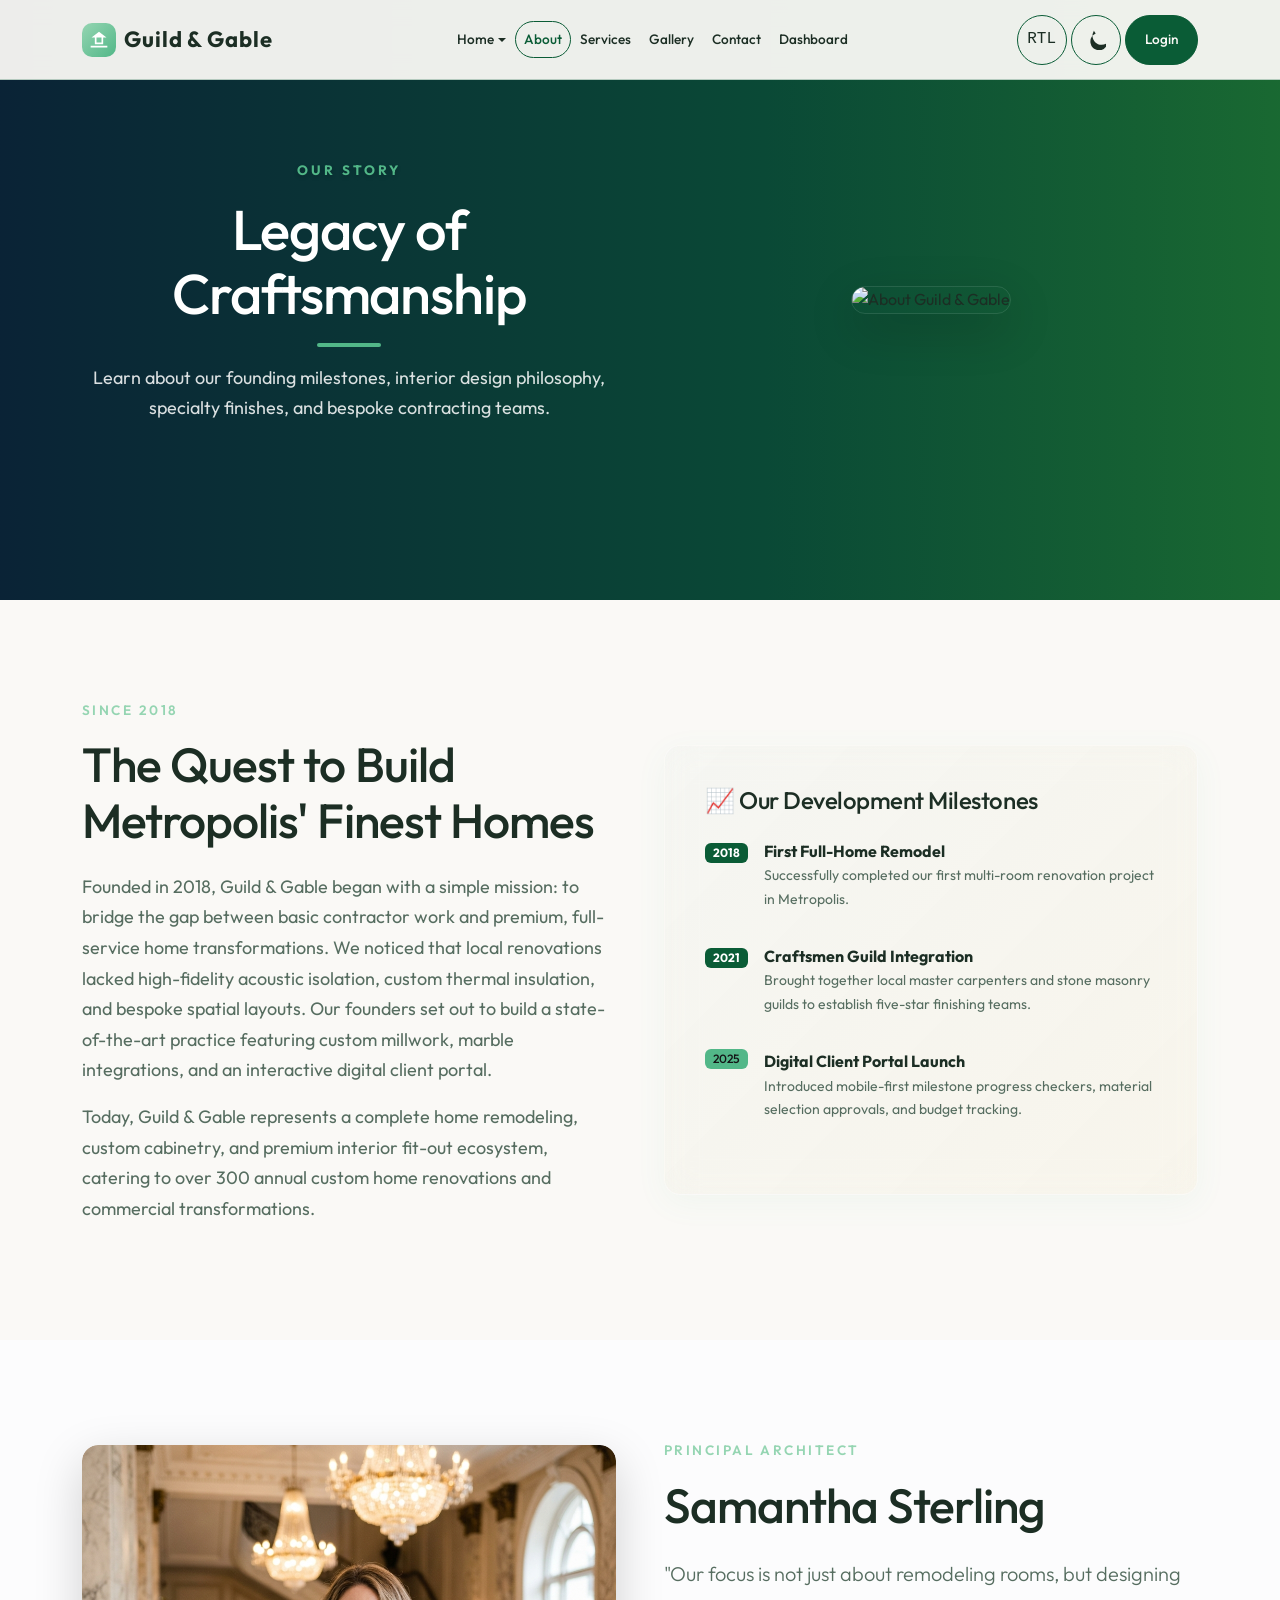
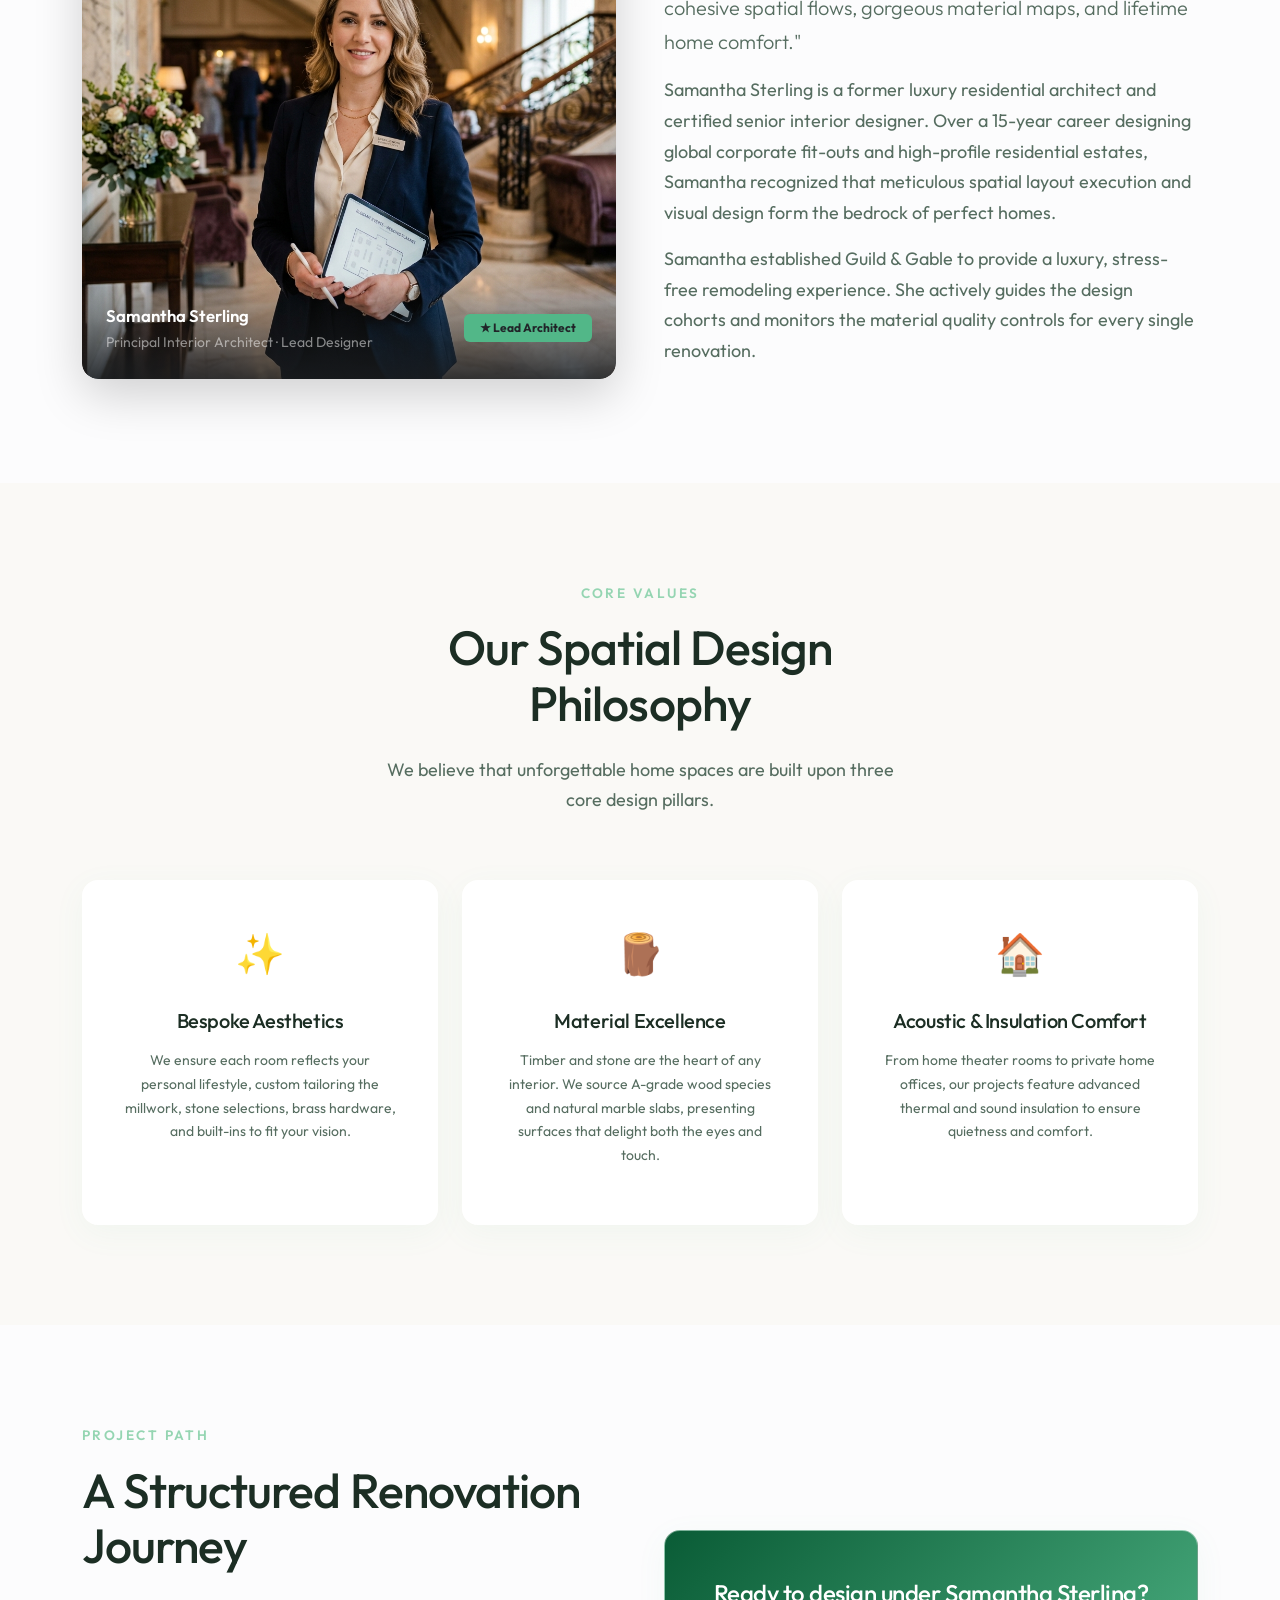
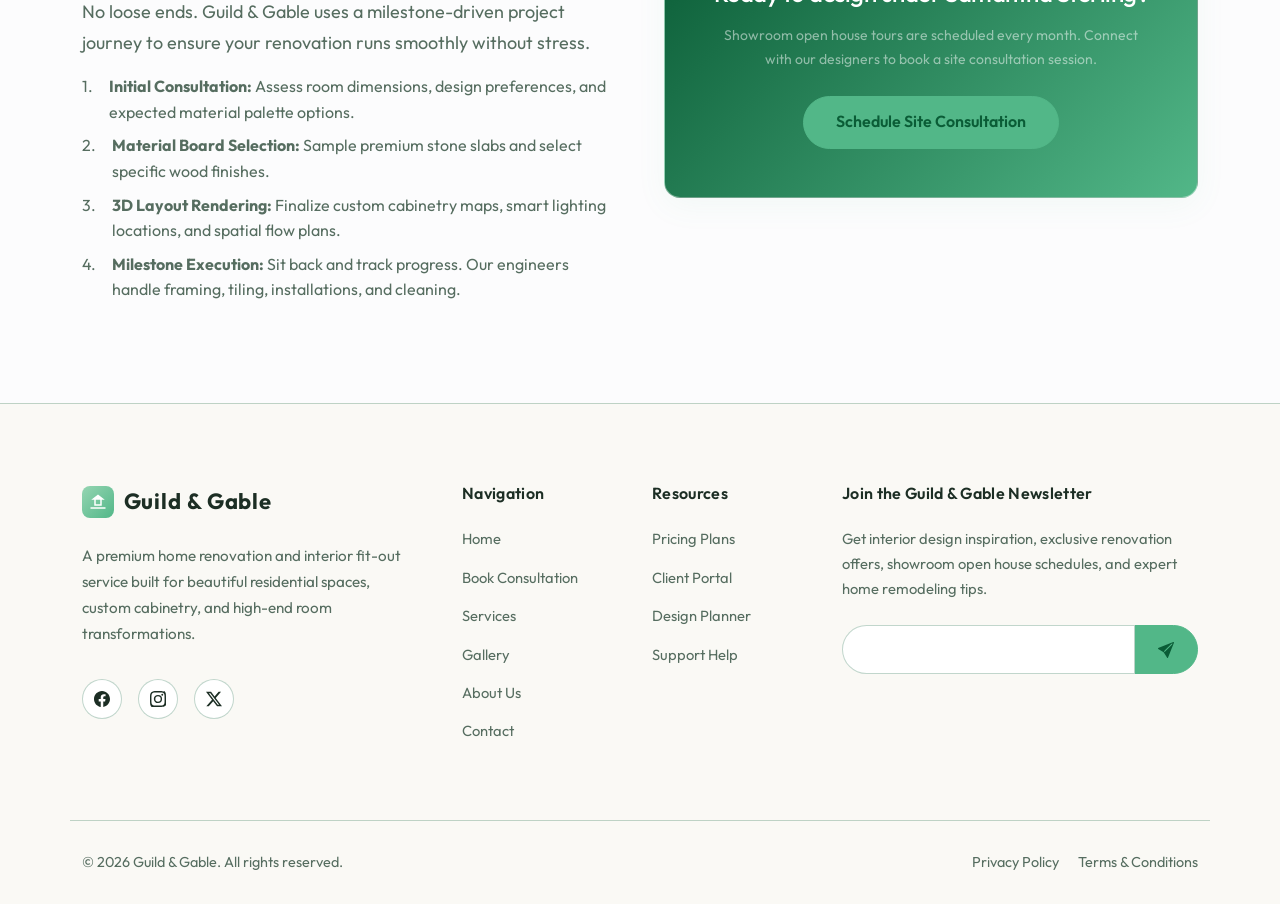
==== about.html @ 5aaac0c3 "Initial commit — premium home renovation UI and dashboard enhancements" ====
<!DOCTYPE html>
<html lang="en" dir="ltr" data-bs-theme="light">
<head>
  <meta charset="UTF-8">
  <meta name="viewport" content="width=device-width, initial-scale=1.0">
  <meta name="description" content="Learn about Guild & Gable Renovations, our founding history, interior design philosophy, and professional spatial engineering team.">
  <meta name="keywords" content="renovation history, custom fit-outs, interior designers, structural engineers, contractor partners">
  <meta name="author" content="Guild & Gable">
  <title>Guild & Gable — About Our Practice</title>
  
  <!-- Favicon -->
  <link rel="icon" type="image/svg+xml" href="data:image/svg+xml,<svg xmlns='http://www.w3.org/2000/svg' viewBox='0 0 24 24' fill='%23D4AF37'><path d='M2 19h20v2H2zm10-17L3 9h4v8h10V9h4L12 2zm3 13H9V9h6v6z'/></svg>">

  <!-- Google Fonts - Outfit -->
  <link rel="preconnect" href="https://fonts.googleapis.com">
  <link rel="preconnect" href="https://fonts.gstatic.com" crossorigin>
  <link href="https://fonts.googleapis.com/css2?family=Outfit:wght@300;400;500;600&display=swap" rel="stylesheet">

  <!-- Bootstrap 5.3.3 CSS -->
  <link href="https://cdn.jsdelivr.net/npm/bootstrap@5.3.3/dist/css/bootstrap.min.css" rel="stylesheet" integrity="sha384-QWTKZyjpPEjISv5WaRU9OFeRpok6YctnYmDr5pNlyT2bRjXh0JMhjY6hW+ALEwIH" crossorigin="anonymous">

  <!-- Custom Stylesheets -->
  <link rel="stylesheet" href="assets/css/style.css">
  <link rel="stylesheet" href="assets/css/dark-mode.css">
  <link rel="stylesheet" href="assets/css/rtl.css">
</head>
<body class="about-page">

  <!-- ==========================================================================
       Header / Navigation Bar
       ========================================================================== */ -->
  <nav class="navbar navbar-expand-lg fixed-top navbar-rallyx">
    <div class="container">
      <!-- Logo -->
      <a class="navbar-brand navbar-brand-logo" href="index.html">
        <div class="brand-icon">
          <svg xmlns="http://www.w3.org/2000/svg" viewBox="0 0 24 24" fill="currentColor">
            <path d="M2 19h20v2H2zm10-17L3 9h4v8h10V9h4L12 2zm3 13H9V9h6v6z"/>
          </svg>
        </div>
        <div class="brand-text">
          <span class="brand-name">Guild & Gable</span>
          <span class="brand-sub"></span>
        </div>
      </a>

      <!-- Mobile Toggle -->
      <button class="navbar-toggler" type="button" data-bs-toggle="collapse" data-bs-target="#mainNavbar" aria-controls="mainNavbar" aria-expanded="false" aria-label="Toggle navigation">
        <span class="navbar-toggler-bar"></span>
        <span class="navbar-toggler-bar"></span>
        <span class="navbar-toggler-bar"></span>
      </button>

      <!-- Navigation Links -->
      <div class="collapse navbar-collapse navbar-collapse-mobile" id="mainNavbar">
        <ul class="navbar-nav mx-auto mb-2 mb-lg-0">
          <li class="nav-item dropdown">
            <a class="nav-link dropdown-toggle" href="#" role="button" data-bs-toggle="dropdown" aria-expanded="false">
              Home
            </a>
            <ul class="dropdown-menu border-0 shadow-sm glass-card p-2">
              <li><a class="dropdown-item rounded-3 py-2" href="index.html">Home</a></li>
              <li><a class="dropdown-item rounded-3 py-2" href="home-2.html">Home 2</a></li>
            </ul>
          </li>
          <li class="nav-item">
            <a class="nav-link active" href="about.html">About</a>
          </li>
          <li class="nav-item">
            <a class="nav-link" href="services.html">Services</a>
          </li>
          <li class="nav-item">
            <a class="nav-link" href="gallery.html">Gallery</a>
          </li>
          <li class="nav-item">
            <a class="nav-link" href="contact.html">Contact</a>
          </li>
          <li class="nav-item">
            <a class="nav-link" href="dashboard.html">Dashboard</a>
          </li>
        </ul>

        <!-- Right Side Utility Controls & CTAs -->
        <div class="d-flex align-items-center gap-3 flex-wrap">
          <!-- RTL Switcher -->
          <button class="utility-btn font-monospace" id="rtl-toggle" title="Toggle Text Direction" aria-label="Toggle RTL direction">RTL</button>
          
          <!-- Theme Toggle -->
          <button class="utility-btn" id="theme-toggle" title="Toggle Light/Dark Mode" aria-label="Toggle dark mode">
            <svg xmlns="http://www.w3.org/2000/svg" width="20" height="20" fill="currentColor" class="bi bi-moon-fill" viewBox="0 0 16 16">
              <path d="M6 .278a.768.768 0 0 1 .08.858 7.208 7.208 0 0 0-.878 3.46c0 4.021 3.278 7.277 7.277 7.277a7.21 7.21 0 0 0 3.46-.878.767.767 0 0 1 .858.08.77.767 0 0 1 .08.858 7.211 7.211 0 0 1-7.602 4.168 7.272 7.272 0 0 1-5.677-5.677 7.27 7.27 0 0 1 4.169-7.601z"/>
            </svg>
          </button>

          <!-- Login (Secondary CTA) -->
          <a href="login.html" class="btn-premium-primary">Login</a>
        </div>
      </div>
    </div>
  </nav>

  <!-- ==========================================================================
       Hero Banner
       ========================================================================== -->
  <section class="page-hero about-hero">
    <div class="page-hero-overlay"></div>
    <div class="container page-hero-content">
      <div class="row align-items-center">
        <div class="col-lg-6 text-center text-lg-start reveal">
          <span class="section-tag" style="color: var(--accent);">Our Story</span>
          <h1 class="text-white mb-3 page-hero-title-bar" style="font-size: clamp(32px, 5vw, 56px);">Legacy of Craftsmanship</h1>
          <p class="mx-auto mx-lg-0" style="max-width: 550px; color: rgba(255,255,255,0.85);">Learn about our founding milestones, interior design philosophy, specialty finishes, and bespoke contracting teams.</p>
        </div>
        <div class="col-lg-6 reveal text-center mt-4 mt-lg-0">
          <img src="https://encrypted-tbn0.gstatic.com/images?q=tbn:ANd9GcQU0DVryb9sFdqnBGw007-AHuHp3dFZUq3mJ_oXFj2rXffTrmSlclnjjEbG&s=10" alt="About Guild & Gable" class="img-fluid rounded-4 shadow-lg border border-white border-opacity-10" style="max-height: 420px; width: 100%; object-fit: cover;">
        </div>
      </div>
    </div>
  </section>

  <!-- ==========================================================================
       Section 1: Venue Story
       ========================================================================== */ -->
  <section>
    <div class="container">
      <div class="row align-items-center g-5">
        <div class="col-lg-6 reveal-left">
          <span class="section-tag">Since 2018</span>
          <h2 class="section-title">The Quest to Build Metropolis' Finest Homes</h2>
          <p>Founded in 2018, Guild & Gable began with a simple mission: to bridge the gap between basic contractor work and premium, full-service home transformations. We noticed that local renovations lacked high-fidelity acoustic isolation, custom thermal insulation, and bespoke spatial layouts. Our founders set out to build a state-of-the-art practice featuring custom millwork, marble integrations, and an interactive digital client portal.</p>
          <p>Today, Guild & Gable represents a complete home remodeling, custom cabinetry, and premium interior fit-out ecosystem, catering to over 300 annual custom home renovations and commercial transformations.</p>
        </div>
        <div class="col-lg-6 reveal-right">
          <div class="glass-card" style="background: linear-gradient(135deg, rgba(var(--primary-rgb),0.02) 0%, rgba(212,175,55,0.05) 100%);">
            <h3 class="h4 mb-4" style="font-weight: 500;">📈 Our Development Milestones</h3>
            <ul class="list-unstyled">
              <li class="mb-3 d-flex align-items-start gap-3">
                <span class="badge bg-primary mt-1">2018</span>
                <div>
                  <strong>First Full-Home Remodel</strong>
                  <p class="small text-muted">Successfully completed our first multi-room renovation project in Metropolis.</p>
                </div>
              </li>
              <li class="mb-3 d-flex align-items-start gap-3">
                <span class="badge bg-primary mt-1">2021</span>
                <div>
                  <strong>Craftsmen Guild Integration</strong>
                  <p class="small text-muted">Brought together local master carpenters and stone masonry guilds to establish five-star finishing teams.</p>
                </div>
              </li>
              <li class="d-flex align-items-start gap-3">
                <span class="badge" style="background: var(--accent); color: #141416; font-weight: 500;">2025</span>
                <div>
                  <strong>Digital Client Portal Launch</strong>
                  <p class="small text-muted">Introduced mobile-first milestone progress checkers, material selection approvals, and budget tracking.</p>
                </div>
              </li>
            </ul>
          </div>
        </div>
      </div>
    </div>
  </section>

  <!-- ==========================================================================
       Section 2: Coordinator Profile
       ========================================================================== */ -->
  <section class="bg-light-subtle">
    <div class="container">
      <div class="row align-items-center g-5 flex-lg-row-reverse">
        <div class="col-lg-6 reveal-right">
          <span class="section-tag">Principal Architect</span>
          <h2 class="section-title">Samantha Sterling</h2>
          <p class="lead">"Our focus is not just about remodeling rooms, but designing cohesive spatial flows, gorgeous material maps, and lifetime home comfort."</p>
          <p>Samantha Sterling is a former luxury residential architect and certified senior interior designer. Over a 15-year career designing global corporate fit-outs and high-profile residential estates, Samantha recognized that meticulous spatial layout execution and visual design form the bedrock of perfect homes.</p>
          <p>Samantha established Guild & Gable to provide a luxury, stress-free remodeling experience. She actively guides the design cohorts and monitors the material quality controls for every single renovation.</p>
        </div>
        <div class="col-lg-6 reveal-left">
          <!-- Coordinator Profile Image -->
          <div class="position-relative rounded-4 overflow-hidden shadow-lg" style="min-height: 420px;">
            <img
              src="assets/images/coach_profile.png"
              alt="Samantha Sterling – Principal Architect & Founder of Guild & Gable"
              class="w-100 h-100 object-fit-cover"
              style="border-radius: 1rem; display: block; min-height: 420px; object-fit: cover;"
              loading="lazy"
            >
            <!-- Overlay badge at the bottom -->
            <div class="position-absolute bottom-0 start-0 end-0 p-4" style="background: linear-gradient(0deg, rgba(26,29,32,0.85) 0%, transparent 100%); border-radius: 0 0 1rem 1rem;">
              <div class="d-flex align-items-center gap-3">
                <div>
                  <p class="mb-0 text-white fw-semibold" style="font-size: 1.05rem;">Samantha Sterling</p>
                  <p class="mb-0 text-white-50 small">Principal Interior Architect · Lead Designer</p>
                </div>
                <span class="badge ms-auto text-dark px-3 py-2" style="background: var(--accent); font-size: 0.75rem;">★ Lead Architect</span>
              </div>
            </div>
          </div>
        </div>
      </div>
  </section>

  <!-- ==========================================================================
       Section 3: Spatial Design Philosophy
       ========================================================================== */ -->
  <section>
    <div class="container">
      <div class="row text-center mb-5 justify-content-center reveal">
        <div class="col-lg-6">
          <span class="section-tag">Core Values</span>
          <h2 class="section-title mx-auto">Our Spatial Design Philosophy</h2>
          <p>We believe that unforgettable home spaces are built upon three core design pillars.</p>
        </div>
      </div>

      <div class="row g-4 justify-content-center">
        <!-- Pillar 1 -->
        <div class="col-md-6 col-lg-4 reveal">
          <div class="glass-card h-100 text-center">
            <div class="mb-4 text-primary" style="font-size: 2.5rem;">✨</div>
            <h3 class="h5 mb-3" style="font-weight: 500;">Bespoke Aesthetics</h3>
            <p class="small text-muted">We ensure each room reflects your personal lifestyle, custom tailoring the millwork, stone selections, brass hardware, and built-ins to fit your vision.</p>
          </div>
        </div>
        <!-- Pillar 2 -->
        <div class="col-md-6 col-lg-4 reveal">
          <div class="glass-card h-100 text-center">
            <div class="mb-4" style="font-size: 2.5rem; color: var(--accent);">🪵</div>
            <h3 class="h5 mb-3" style="font-weight: 500;">Material Excellence</h3>
            <p class="small text-muted">Timber and stone are the heart of any interior. We source A-grade wood species and natural marble slabs, presenting surfaces that delight both the eyes and touch.</p>
          </div>
        </div>
        <!-- Pillar 3 -->
        <div class="col-md-6 col-lg-4 reveal">
          <div class="glass-card h-100 text-center">
            <div class="mb-4 text-info" style="font-size: 2.5rem;">🏠</div>
            <h3 class="h5 mb-3" style="font-weight: 500;">Acoustic & Insulation Comfort</h3>
            <p class="small text-muted">From home theater rooms to private home offices, our projects feature advanced thermal and sound insulation to ensure quietness and comfort.</p>
          </div>
        </div>
      </div>
    </div>
  </section>

  <!-- ==========================================================================
       Section 4: Project Path
       ========================================================================== */ -->
  <section class="bg-light-subtle">
    <div class="container">
      <div class="row align-items-center g-5">
        <div class="col-lg-6 reveal-left">
          <span class="section-tag">Project Path</span>
          <h2 class="section-title">A Structured Renovation Journey</h2>
          <p>No loose ends. Guild & Gable uses a milestone-driven project journey to ensure your renovation runs smoothly without stress.</p>
          <ol class="list-group list-group-numbered bg-transparent border-0">
            <li class="list-group-item bg-transparent border-0 text-muted d-flex align-items-start gap-2 mb-2 p-0"><div class="ms-2"><strong>Initial Consultation:</strong> Assess room dimensions, design preferences, and expected material palette options.</div></li>
            <li class="list-group-item bg-transparent border-0 text-muted d-flex align-items-start gap-2 mb-2 p-0"><div class="ms-2"><strong>Material Board Selection:</strong> Sample premium stone slabs and select specific wood finishes.</div></li>
            <li class="list-group-item bg-transparent border-0 text-muted d-flex align-items-start gap-2 mb-2 p-0"><div class="ms-2"><strong>3D Layout Rendering:</strong> Finalize custom cabinetry maps, smart lighting locations, and spatial flow plans.</div></li>
            <li class="list-group-item bg-transparent border-0 text-muted d-flex align-items-start gap-2 p-0"><div class="ms-2"><strong>Milestone Execution:</strong> Sit back and track progress. Our engineers handle framing, tiling, installations, and cleaning.</div></li>
          </ol>
        </div>
        <div class="col-lg-6 reveal-right text-center">
          <div class="glass-card bg-primary text-white p-5" style="background: linear-gradient(135deg, var(--primary) 0%, var(--accent) 100%) !important;">
            <h3 class="h4 mb-3 text-white" style="font-weight:500;">Ready to design under Samantha Sterling?</h3>
            <p class="text-white-50 mb-4 small">Showroom open house tours are scheduled every month. Connect with our designers to book a site consultation session.</p>
            <a href="contact.html" class="btn-premium-secondary">Schedule Site Consultation</a>
          </div>
        </div>
      </div>
    </div>
  </section>

  <!-- ==========================================================================
       Footer Section
       ========================================================================== */ -->
  <footer class="footer-rallyx">
    <div class="container">
      <div class="row g-4">
        <!-- Logo and info -->
        <div class="col-lg-4 col-md-6">
          <a class="footer-logo" href="index.html">
            <div class="brand-icon">
              <svg xmlns="http://www.w3.org/2000/svg" viewBox="0 0 24 24" fill="currentColor">
                <path d="M2 19h20v2H2zm10-17L3 9h4v8h10V9h4L12 2zm3 13H9V9h6v6z"/>
              </svg>
            </div>
            <div class="brand-text">
              <span class="brand-name">Guild & Gable</span>
              <span class="brand-sub"></span>
            </div>
          </a>
          <p class="footer-desc">A premium home renovation and interior fit-out service built for beautiful residential spaces, custom cabinetry, and high-end room transformations.</p>
          <div class="footer-socials">
            <a href="https://facebook.com" class="footer-social-link" aria-label="Facebook"><svg xmlns="http://www.w3.org/2000/svg" width="16" height="16" fill="currentColor" class="bi bi-facebook" viewBox="0 0 16 16"><path d="M16 8.049c0-4.446-3.582-8.05-8-8.05C3.58 0-.002 3.603-.002 8.05c0 4.017 2.926 7.347 6.75 7.951v-5.625h-2.03V8.05H6.75V6.275c0-2.017 1.195-3.131 3.022-3.131.876 0 1.791.157 1.791.157v1.98h-1.009c-.993 0-1.303.621-1.303 1.258v1.51h2.218l-.354 2.326H9.25V16c3.824-.604 6.75-3.934 6.75-7.951"/></svg></a>
            <a href="https://instagram.com" class="footer-social-link" aria-label="Instagram"><svg xmlns="http://www.w3.org/2000/svg" width="16" height="16" fill="currentColor" class="bi bi-instagram" viewBox="0 0 16 16"><path d="M8 0C5.829 0 5.556.01 4.703.048 3.85.088 3.269.222 2.76.42a3.9 3.9 0 0 0-1.417.923A3.9 3.9 0 0 0 .42 2.76C.222 3.268.087 3.85.048 4.7.01 5.555 0 5.827 0 8.001c0 2.172.01 2.444.048 3.297.04 1.849.222 2.428.42 2.931a3.9 3.9 0 0 0 .923 1.417 3.9 3.9 0 0 0 1.417.923c.51.198 1.09.333 1.942.372C5.555 16 5.827 16 8.001 16c2.172 0 2.44 0 3.297-.04 1.849-.039 2.428-.222 2.931-.42a3.9 3.9 0 0 0 1.417-.923 3.9 3.9 0 0 0 .923-1.417c.197-.509.332-1.09.372-1.942C15.99 10.445 16 10.173 16 8.001c0-2.172-.01-2.44-.048-3.297-.04-1.849-.222-2.428-.42-2.931a3.9 3.9 0 0 0-.923-1.417A3.9 3.9 0 0 0 13.24.42c-.51-.197-1.093-.332-1.942-.372C10.443.01 10.172 0 7.998 0zm-.717 1.442h.718c2.136 0 2.389.007 3.232.046.78.035 1.204.166 1.486.275.373.145.64.319.92.599.28.28.453.546.598.92.11.281.24.705.275 1.485.039.843.047 1.096.047 3.231s-.008 2.389-.047 3.232c-.035.78-.166 1.203-.275 1.485a2.5 2.5 0 0 1-.599.919c-.28.28-.546.453-.92.598-.28.11-.704.24-1.485.276-.843.038-1.096.047-3.232.047s-2.39-.009-3.233-.047c-.78-.036-1.203-.166-1.485-.276a2.5 2.5 0 0 1-.92-.598 2.5 2.5 0 0 1-.6-.92c-.109-.281-.24-.705-.275-1.485-.038-.843-.046-1.096-.046-3.233s.008-2.388.046-3.231c.036-.78.166-1.204.276-1.486.145-.373.319-.64.599-.92.28-.28.546-.453.92-.598.282-.11.705-.24 1.485-.276.738-.034 1.024-.044 2.515-.045zm4.988 1.328a.96.96 0 1 0 0 1.92.96.96 0 0 0 0-1.92m-4.27 1.122a4.109 4.109 0 1 0 0 8.217 4.109 4.109 0 0 0 0-8.217m0 1.441a2.667 2.667 0 1 1 0 5.334 2.667 2.667 0 0 1 0-5.334"/></svg></a>
            <a href="https://twitter.com" class="footer-social-link" aria-label="Twitter"><svg xmlns="http://www.w3.org/2000/svg" width="16" height="16" fill="currentColor" class="bi bi-twitter-x" viewBox="0 0 16 16"><path d="M12.6.75h2.454l-5.36 6.142L16 15.25h-4.937l-3.867-5.07-4.425 5.07H.316l5.733-6.57L0 .75h5.063l3.495 4.633L12.601.75Zm-.86 13.028h1.36L4.323 2.145H2.865z"/></svg></a>
          </div>
        </div>

        <!-- Quick Links -->
        <div class="col-lg-2 col-md-6">
          <h4 class="footer-title">Navigation</h4>
          <ul class="footer-links">
            <li><a href="index.html">Home</a></li>
            <li><a href="booking.html">Book Consultation</a></li>
            <li><a href="services.html">Services</a></li>
            <li><a href="gallery.html">Gallery</a></li>
            <li><a href="about.html">About Us</a></li>
            <li><a href="contact.html">Contact</a></li>
          </ul>
        </div>

        <!-- Resources -->
        <div class="col-lg-2 col-md-6">
          <h4 class="footer-title">Resources</h4>
          <ul class="footer-links">
            <li><a href="pricing.html">Pricing Plans</a></li>
            <li><a href="dashboard.html">Client Portal</a></li>
            <li><a href="coming-soon.html">Design Planner</a></li>
            <li><a href="404.html">Support Help</a></li>
          </ul>
        </div>

        <!-- Newsletter -->
        <div class="col-lg-4 col-md-6 footer-newsletter">
          <h4 class="footer-title">Join the Guild & Gable Newsletter</h4>
          <p>Get interior design inspiration, exclusive renovation offers, showroom open house schedules, and expert home remodeling tips.</p>
          <form class="newsletter-form mt-4" id="newsletterForm">
            <div class="input-group mb-3">
              <input type="email" class="form-control" placeholder="Your email address" required aria-label="Email address">
              <button class="newsletter-btn" type="submit" aria-label="Subscribe">
                <svg xmlns="http://www.w3.org/2000/svg" width="16" height="16" fill="currentColor" class="bi bi-send-fill" viewBox="0 0 16 16"><path d="M15.964.686a.5.5 0 0 0-.65-.65L.767 5.855H.766l-.452.18a.5.5 0 0 0-.082.887l.41.26.001.002 4.995 3.178 3.178 4.995.002.002.26.41a.5.5 0 0 0 .886-.083zm-1.833 1.89L6.637 10.07l-.215-.338a.5.5 0 0 0-.154-.154l-.338-.215 7.494-7.494 1.178-.471z"/></svg>
              </button>
            </div>
          </form>
        </div>
      </div>

      <!-- Footer Bottom -->
      <div class="row footer-bottom">
        <div class="col-md-6 text-start mb-3 mb-md-0">
          <span>&copy; 2026 Guild & Gable. All rights reserved.</span>
        </div>
        <div class="col-md-6 text-md-end text-start">
          <a href="coming-soon.html" class="me-3">Privacy Policy</a>
          <a href="coming-soon.html">Terms & Conditions</a>
        </div>
      </div>
    </div>
  </footer>

  <!-- Back to top button -->
  <button class="back-to-top" id="backToTop" title="Go to top" aria-label="Scroll back to top">
    <svg xmlns="http://www.w3.org/2000/svg" width="20" height="20" fill="currentColor" class="bi bi-arrow-up" viewBox="0 0 16 16"><path fill-rule="evenodd" d="M8 15a.5.5 0 0 0 .5-.5V2.707l3.146 3.147a.5.5 0 0 0 .708-.708l-4-4a.5.5 0 0 0-.708 0l-4 4a.5.5 0 1 0 .708.708L7.5 2.707V14.5a.5.5 0 0 0 .5.5"/></svg>
  </button>

  <!-- Bootstrap 5 Bundle CDN -->
  <script src="https://cdn.jsdelivr.net/npm/bootstrap@5.3.3/dist/js/bootstrap.bundle.min.js" integrity="sha384-YvpcrYf0tY3lHB60NNkmXc5s9fDVZLESaAA55NDzOxhy9GkcIdslK1eN7N6jIeHz" crossorigin="anonymous"></script>

  <!-- Core Javascript -->
  <script src="assets/js/main.js"></script>
</body>
</html>
---- assets/css/style.css ----
/* ==========================================================================
   NEXSHOT — Badminton & Performance Center Base Stylesheet
   ========================================================================== */

/* Import Google Font 'Outfit' */
@import url('https://fonts.googleapis.com/css2?family=Outfit:wght@300;400;500;600&display=swap');

:root {
  /* Brand Colors */
  --primary: #0A5C36;          /* Elegant Emerald Green */
  --primary-rgb: 10, 92, 54;
  --accent: #52B788;           /* Vibrant Mint Green */
  --accent-rgb: 82, 183, 136;
  --electric-blue: #95D5B2;    /* Soft Sage Green */
  --electric-blue-rgb: 149, 213, 178;
  
  /* Theme Colors (Light Theme Default) */
  --bg-main: #FAF9F6;          /* Alabaster Off-White */
  --bg-card: rgba(255, 255, 255, 0.95);
  --bg-navbar: rgba(250, 249, 246, 0.95);
  --border-color: rgba(10, 92, 54, 0.25);
  --text-main: #1C2E24;        /* Deep Forest Green/Black */
  --text-muted: #566D60;       /* Muted Sage */
  --text-light: #FAF9F6;
  
  /* Font Family */
  --font-sans: 'Outfit', sans-serif;
  
  /* Layout */
  --header-height: 80px;
  --transition-smooth: all 0.4s cubic-bezier(0.16, 1, 0.3, 1);
  --transition-fast: all 0.25s ease;
  
  /* Shadows & Glassmorphism */
  --shadow-sm: 0 2px 8px rgba(10, 92, 54, 0.05);
  --shadow-md: 0 10px 30px rgba(10, 92, 54, 0.08);
  --shadow-lg: 0 20px 40px rgba(10, 92, 54, 0.12);
  --glass-border: 1px solid rgba(255, 255, 255, 0.4);
  --glass-shadow: 0 8px 32px 0 rgba(82, 183, 136, 0.06);
}

/* ==========================================================================
   Base & Typography
   ========================================================================== */
* {
  box-sizing: border-box;
  margin: 0;
  padding: 0;
}

body {
  font-family: var(--font-sans);
  background-color: var(--bg-main);
  color: var(--text-main);
  line-height: 1.6;
  font-size: 16px;
  overflow-x: hidden;
  transition: var(--transition-smooth);
}

h1, h2, h3, h4, h5, h6 {
  font-family: var(--font-sans);
  font-weight: 500;
  color: var(--text-main);
  line-height: 1.15;
  letter-spacing: -0.02em;
}

h1 { font-size: clamp(40px, 8vw, 84px); }
h2 { font-size: clamp(32px, 6vw, 56px); }

p {
  font-size: clamp(14px, 2vw, 18px);
  color: var(--text-muted);
  line-height: 1.7;
}

a {
  text-decoration: none;
  color: inherit;
  transition: var(--transition-fast);
}

/* ==========================================================================
   Premium Components & Utilities
   ========================================================================== */

/* Glassmorphism Cards */
.glass-card {
  background: var(--bg-card);
  backdrop-filter: blur(16px);
  -webkit-backdrop-filter: blur(16px);
  border: var(--glass-border);
  border-radius: 16px;
  box-shadow: var(--glass-shadow);
  padding: 2.5rem;
  transition: var(--transition-smooth);
}

.glass-card:hover {
  transform: translateY(-6px);
  box-shadow: 0 20px 40px rgba(0, 82, 255, 0.1);
  border-color: rgba(var(--electric-blue-rgb), 0.25);
}

/* Premium Buttons */
.btn-premium-primary {
  background: var(--primary);
  color: var(--text-light);
  font-weight: 500;
  padding: 0.8rem 2rem;
  border-radius: 50px;
  border: 1px solid var(--primary);
  display: inline-flex;
  align-items: center;
  gap: 0.5rem;
  position: relative;
  overflow: hidden;
  z-index: 1;
  transition: var(--transition-smooth);
}

.btn-premium-primary::before {
  content: '';
  position: absolute;
  top: 0; left: 0;
  width: 100%; height: 100%;
  background: var(--electric-blue);
  z-index: -1;
  transform: scaleX(0);
  transform-origin: right;
  transition: transform 0.5s cubic-bezier(0.16, 1, 0.3, 1);
}

.btn-premium-primary:hover {
  color: var(--primary);
  border-color: var(--electric-blue);
  box-shadow: 0 12px 28px rgba(0, 82, 255, 0.35);
  transform: translateY(-2px);
  letter-spacing: 0.01em;
}

.btn-premium-primary:hover::before {
  transform: scaleX(1);
  transform-origin: left;
}

.btn-premium-secondary {
  background: var(--accent);
  color: var(--primary);
  font-weight: 600;
  padding: 0.8rem 2rem;
  border-radius: 50px;
  border: 1px solid var(--accent);
  display: inline-flex;
  align-items: center;
  gap: 0.5rem;
  transition: var(--transition-smooth);
}

.btn-premium-secondary:hover {
  background: var(--primary);
  color: var(--accent);
  border-color: var(--accent);
  transform: translateY(-2px);
  box-shadow: 0 12px 28px rgba(10, 30, 54, 0.35);
}

.btn-premium-outline {
  background: transparent;
  color: var(--text-main);
  font-weight: 500;
  padding: 0.8rem 2rem;
  border-radius: 50px;
  border: 1.5px solid var(--border-color);
  display: inline-flex;
  align-items: center;
  gap: 0.5rem;
  transition: var(--transition-smooth);
}

.btn-premium-outline:hover {
  background: var(--electric-blue);
  color: var(--primary);
  border-color: var(--electric-blue);
  transform: translateY(-2px);
  box-shadow: 0 12px 28px rgba(0, 82, 255, 0.3);
}

.btn-home1-contrast {
  color: var(--text-light);
  border-color: rgba(255, 255, 255, 0.35);
}

.btn-home1-contrast:hover {
  background: var(--text-light);
  color: var(--primary);
  border-color: var(--text-light);
}

/* Sections Styling */
section {
  padding: 100px 0;
  position: relative;
}

.section-tag {
  color: var(--electric-blue);
  font-size: 0.85rem;
  text-transform: uppercase;
  letter-spacing: 0.18em;
  font-weight: 600;
  display: block;
  margin-bottom: 1rem;
}

/* Make section tags pop inside all hero banner sections */
.hero-classic .section-tag,
.hero-luxury .section-tag,
.page-hero .section-tag {
  color: var(--accent) !important;
  font-weight: 700 !important;
  letter-spacing: 0.22em !important;
  text-shadow: 0 2px 4px rgba(0, 0, 0, 0.2);
}

.text-main {
  color: var(--text-main) !important;
}

.section-title {
  font-size: clamp(28px, 4vw, 48px);
  margin-bottom: 1.5rem;
  max-width: 600px;
  color: var(--text-main);
}

/* ==========================================================================
   Header & Navigation
   ========================================================================== */
.navbar-rallyx {
  position: fixed;
  top: 0; left: 0; right: 0;
  z-index: 1030;
  height: var(--header-height);
  background: var(--bg-navbar);
  backdrop-filter: blur(12px);
  -webkit-backdrop-filter: blur(12px);
  border-bottom: 1px solid var(--border-color);
  transition: var(--transition-smooth);
}

.navbar-rallyx > .container {
  height: 100%;
  display: flex;
  align-items: center;
  justify-content: space-between;
  flex-wrap: nowrap !important;
}

.navbar-rallyx.scrolled {
  height: 70px;
  background: var(--bg-navbar);
  box-shadow: var(--shadow-sm);
}

/* NEXSHOT Brand Logo */
.navbar-brand-logo {
  display: flex;
  align-items: center;
  gap: 0.5rem;
  font-size: 22px;
  font-weight: 700;
  letter-spacing: 0.06em;
  color: var(--electric-blue) !important;
}

.navbar-brand-logo .brand-icon {
  width: 34px;
  height: 34px;
  background: linear-gradient(135deg, var(--electric-blue), var(--accent));
  border-radius: 10px;
  display: flex;
  align-items: center;
  justify-content: center;
  flex-shrink: 0;
  transition: var(--transition-smooth);
}

.navbar-brand-logo .brand-icon svg {
  fill: #ffffff;
  width: 20px;
  height: 20px;
}

.navbar-brand-logo .brand-name {
  color: var(--text-main) !important;
  font-weight: 700;
  letter-spacing: 0.04em;
}

.navbar-brand-logo .brand-sub {
  color: var(--text-muted) !important;
  font-size: 10px;
  font-weight: 500;
  letter-spacing: 0.08em;
  text-transform: uppercase;
  display: block;
  line-height: 1;
}

.navbar-brand-logo:hover .brand-icon {
  transform: rotate(-8deg) scale(1.05);
}

.navbar-brand-logo .brand-text {
  display: flex;
  flex-direction: column;
  justify-content: center;
}

.navbar-rallyx .nav-link {
  font-weight: 500;
  font-size: 0.95rem;
  color: var(--text-main);
  padding: 0.4rem 1rem !important;
  border: 1px solid transparent;
  border-radius: 30px;
  transition: var(--transition-fast);
  white-space: nowrap;
  display: inline-flex;
  align-items: center;
}

.navbar-rallyx .nav-link:hover {
  color: var(--primary);
}

.navbar-rallyx .nav-link.active {
  border-color: var(--primary);
  color: var(--primary);
}

/* Dropdown Menu Item Styling */
.navbar-rallyx .dropdown-menu .dropdown-item {
  color: var(--text-main);
  transition: var(--transition-fast);
}

.navbar-rallyx .dropdown-menu .dropdown-item:hover {
  background: rgba(var(--primary-rgb), 0.05);
  color: var(--primary);
}

.navbar-rallyx .dropdown-menu .dropdown-item.active {
  background: var(--primary);
  color: var(--text-light);
}

@media (min-width: 992px) {
  .navbar-rallyx .navbar-nav { align-items: center; }
  .navbar-rallyx .navbar-collapse {
    align-items: center;
    flex-wrap: nowrap !important;
  }
  .navbar-rallyx .navbar-collapse > div { flex-wrap: nowrap !important; }
}

@media (min-width: 992px) and (max-width: 1280px) {
  .navbar-rallyx .nav-link {
    padding: 0.4rem 0.5rem !important;
    font-size: 0.85rem;
  }
  .navbar-rallyx .navbar-collapse > div { gap: 0.25rem !important; }
  .navbar-rallyx .btn-premium-primary,
  .navbar-rallyx .btn-premium-outline,
  .navbar-rallyx .btn-premium-secondary {
    padding: 0.55rem 1.2rem !important;
    font-size: 0.85rem;
  }
  .navbar-rallyx .utility-btn { width: 36px; height: 36px; }
}

/* Align utility buttons height with premium buttons in the header */
@media (min-width: 992px) {
  .navbar-rallyx .utility-btn {
    height: 44px;
    width: 44px;
  }
}
@media (min-width: 1280px) {
  .navbar-rallyx .utility-btn {
    height: 50px;
    width: 50px;
  }
  .navbar-rallyx .btn-premium-primary,
  .navbar-rallyx .btn-premium-outline,
  .navbar-rallyx .btn-premium-secondary {
    height: 50px;
    display: inline-flex;
    align-items: center;
    justify-content: center;
  }
}
@media (min-width: 992px) and (max-width: 1279px) {
  .navbar-rallyx .utility-btn {
    height: 38px;
    width: 38px;
  }
  .navbar-rallyx .btn-premium-primary,
  .navbar-rallyx .btn-premium-outline,
  .navbar-rallyx .btn-premium-secondary {
    height: 38px;
    display: inline-flex;
    align-items: center;
    justify-content: center;
  }
}

/* Theme / RTL Toggles */
.utility-btn {
  background: transparent;
  border: 1.5px solid var(--primary);
  color: var(--text-main);
  width: 40px;
  height: 40px;
  border-radius: 50%;
  display: flex;
  align-items: center;
  justify-content: center;
  cursor: pointer;
  transition: var(--transition-fast);
}

.utility-btn:hover {
  background: var(--primary);
  color: var(--accent);
  border-color: var(--primary);
}

/* Mobile Hamburger */
.navbar-toggler {
  border: none;
  padding: 0;
  width: 30px;
  height: 24px;
  position: relative;
  transition: var(--transition-fast);
}
.navbar-toggler:focus { box-shadow: none; }

.navbar-toggler-bar {
  display: block;
  width: 100%;
  height: 2px;
  background: var(--text-main);
  position: absolute;
  left: 0;
  transition: var(--transition-smooth);
}
.navbar-toggler-bar:nth-child(1) { top: 0; }
.navbar-toggler-bar:nth-child(2) { top: 11px; }
.navbar-toggler-bar:nth-child(3) { top: 22px; }

.navbar-toggler[aria-expanded="true"] .navbar-toggler-bar:nth-child(1) {
  transform: translateY(11px) rotate(45deg);
}
.navbar-toggler[aria-expanded="true"] .navbar-toggler-bar:nth-child(2) {
  opacity: 0;
}
.navbar-toggler[aria-expanded="true"] .navbar-toggler-bar:nth-child(3) {
  transform: translateY(-11px) rotate(-45deg);
}

@media (max-width: 991.98px) {
  .navbar-collapse-mobile {
    position: fixed;
    top: var(--header-height);
    left: 0;
    width: 100vw;
    height: calc(100vh - var(--header-height));
    background: var(--bg-main) !important;
    z-index: 1040;
    padding: 2.5rem 1.5rem;
    overflow-y: auto;
    transform: translateX(-100%);
    transition: var(--transition-smooth);
    display: flex;
    flex-direction: column;
  }
  .navbar-collapse-mobile.show { transform: translateX(0); }
  .navbar-rallyx.scrolled .navbar-collapse-mobile {
    top: 70px;
    height: calc(100vh - 70px);
  }
  
  .navbar-rallyx .navbar-nav { 
    text-align: center !important; 
    margin-bottom: 2rem;
    width: 100%;
  }
  
  .navbar-rallyx .navbar-nav .nav-item {
    margin-bottom: 0.75rem;
    width: 100%;
    display: flex;
    justify-content: center;
  }
  
  .navbar-rallyx .navbar-nav .nav-link {
    font-size: 1.25rem !important;
    font-weight: 600 !important;
    color: var(--text-main) !important;
    padding: 0.8rem 1.8rem !important;
    border-radius: 12px;
    background: transparent !important;
    border: 1px solid transparent !important;
    display: inline-flex;
    align-items: center;
    justify-content: center;
    gap: 0.5rem;
    transition: var(--transition-fast);
  }
  
  .navbar-rallyx .navbar-nav .nav-link:hover,
  .navbar-rallyx .navbar-nav .nav-link.active {
    color: var(--accent) !important;
    background: rgba(var(--primary-rgb), 0.05) !important;
    border-color: rgba(var(--accent-rgb), 0.15) !important;
  }
  
  /* Dropdown styling for inline collapse on mobile */
  .navbar-collapse-mobile .dropdown-menu {
    position: static !important;
    float: none;
    background: rgba(var(--primary-rgb), 0.03) !important;
    border: none !important;
    box-shadow: none !important;
    margin-top: 0.5rem;
    padding: 0.5rem !important;
    width: 100%;
    border-radius: 12px;
    transform: none !important;
    text-align: center !important;
  }
  
  .navbar-collapse-mobile .dropdown-item {
    font-size: 1.05rem !important;
    padding: 0.7rem 1.2rem !important;
    color: var(--text-muted) !important;
    text-align: center !important;
    border-radius: 8px;
    transition: var(--transition-fast);
  }
  
  .navbar-collapse-mobile .dropdown-item:hover {
    color: var(--accent) !important;
    background: rgba(var(--accent-rgb), 0.05) !important;
  }
  
  .navbar-collapse-mobile .d-flex.align-items-center {
    margin-top: auto;
    padding-top: 1.5rem;
    border-top: 1px solid var(--border-color);
    justify-content: center;
    flex-wrap: wrap;
    width: 100%;
    gap: 1rem !important;
  }
  
  .navbar-collapse-mobile .btn-premium-outline,
  .navbar-collapse-mobile .btn-premium-primary {
    flex: 0 0 100%;
    justify-content: center;
    text-align: center;
    max-width: 100%;
  }

  .navbar-collapse-mobile .utility-btn {
    flex: 1 1 0%;
    width: auto !important;
    height: 48px !important;
    border-radius: 50px !important;
    padding: 0 1.5rem !important;
  }
  
  .reveal-left, .reveal-right {
    opacity: 0;
    transform: translateY(20px);
    transition: opacity 0.7s cubic-bezier(0.16, 1, 0.3, 1), transform 0.7s cubic-bezier(0.16, 1, 0.3, 1);
  }
  .reveal-left.active, .reveal-right.active {
    opacity: 1;
    transform: translateY(0);
  }

  /* Spacing overrides for tablets (768px and up) inside mobile collapse */
  @media (min-width: 768px) {
    .navbar-collapse-mobile {
      padding: 4.5rem 3.5rem !important;
    }
    .navbar-rallyx .navbar-nav .nav-item {
      margin-bottom: 1.5rem !important;
    }
  }
}

/* ==========================================================================
   Animations & Scroll Reveal
   ========================================================================== */
.reveal {
  opacity: 0;
  transform: translateY(30px);
  transition: opacity 0.8s cubic-bezier(0.16, 1, 0.3, 1), transform 0.8s cubic-bezier(0.16, 1, 0.3, 1);
}
.reveal.active { opacity: 1; transform: translateY(0); }

.reveal-left {
  opacity: 0;
  transform: translateX(-30px);
  transition: opacity 0.8s cubic-bezier(0.16, 1, 0.3, 1), transform 0.8s cubic-bezier(0.16, 1, 0.3, 1);
}
.reveal-left.active { opacity: 1; transform: translateX(0); }

.reveal-right {
  opacity: 0;
  transform: translateX(30px);
  transition: opacity 0.8s cubic-bezier(0.16, 1, 0.3, 1), transform 0.8s cubic-bezier(0.16, 1, 0.3, 1);
}
.reveal-right.active { opacity: 1; transform: translateX(0); }

@keyframes float {
  0% { transform: translateY(0px) rotate(0deg); }
  50% { transform: translateY(-12px) rotate(3deg); }
  100% { transform: translateY(0px) rotate(0deg); }
}
.floating-shuttle { animation: float 6s ease-in-out infinite; }

@keyframes pulse-accent {
  0% { box-shadow: 0 0 0 0 rgba(204, 255, 0, 0.4); }
  70% { box-shadow: 0 0 0 15px rgba(204, 255, 0, 0); }
  100% { box-shadow: 0 0 0 0 rgba(204, 255, 0, 0); }
}
.pulse-button { animation: pulse-accent 2s infinite; }

/* Skeleton Loading */
.skeleton {
  background: linear-gradient(90deg, var(--border-color) 25%, rgba(var(--primary-rgb), 0.05) 50%, var(--border-color) 75%);
  background-size: 200% 100%;
  animation: loading-skeleton 1.5s infinite;
  border-radius: 4px;
}
.skeleton-text { height: 16px; margin-bottom: 12px; width: 100%; }
.skeleton-title { height: 28px; margin-bottom: 20px; width: 60%; }
.skeleton-rect { height: 200px; width: 100%; border-radius: 12px; }

@keyframes loading-skeleton {
  0% { background-position: 200% 0; }
  100% { background-position: -200% 0; }
}

/* ==========================================================================
   Footer
   ========================================================================== */
.footer-rallyx {
  background: var(--bg-navbar);
  color: var(--text-muted);
  padding: 80px 0 30px;
  border-top: 1px solid var(--border-color);
}

.footer-logo {
  font-size: 22px;
  font-weight: 700;
  letter-spacing: 0.04em;
  color: var(--electric-blue) !important;
  display: flex;
  align-items: center;
  gap: 0.6rem;
  margin-bottom: 1.5rem;
}

.footer-logo .brand-icon {
  width: 32px;
  height: 32px;
  background: linear-gradient(135deg, var(--electric-blue), var(--accent));
  border-radius: 8px;
  display: flex;
  align-items: center;
  justify-content: center;
}

.footer-logo .brand-icon svg { fill: #fff; width: 18px; height: 18px; }

.footer-logo .brand-name {
  color: var(--text-main) !important;
  font-weight: 700;
}

.footer-logo:hover .brand-icon {
  transform: rotate(-8deg) scale(1.05);
}

.footer-logo .brand-text {
  display: flex;
  flex-direction: column;
  justify-content: center;
}

.footer-logo .brand-sub {
  color: var(--text-muted) !important;
  font-size: 9px;
  font-weight: 500;
  letter-spacing: 0.08em;
  text-transform: uppercase;
  display: block;
  line-height: 1;
}

.footer-desc {
  color: var(--text-muted);
  max-width: 320px;
  margin-bottom: 2rem;
  font-size: 0.95rem;
}

.footer-socials { display: flex; gap: 1rem; }

.footer-social-link {
  width: 40px;
  height: 40px;
  background: var(--bg-card);
  border-radius: 50%;
  display: flex;
  align-items: center;
  justify-content: center;
  color: var(--text-main);
  border: 1px solid var(--border-color);
  transition: var(--transition-fast);
}

.footer-social-link:hover {
  background: var(--accent);
  color: var(--primary);
  border-color: var(--accent);
  transform: translateY(-3px);
}

.footer-title {
  font-size: 1rem;
  font-weight: 600;
  margin-bottom: 1.5rem;
  color: var(--text-main);
  letter-spacing: 0.02em;
}

.footer-links { list-style: none; padding-left: 0; }
.footer-links li { margin-bottom: 0.8rem; }
.footer-links a {
  color: var(--text-muted);
  transition: var(--transition-fast);
  font-size: 0.92rem;
}
.footer-links a:hover { color: var(--accent); padding-left: 5px; }

.footer-newsletter p {
  color: var(--text-muted);
  font-size: 0.92rem;
}

.newsletter-form .input-group { flex-wrap: nowrap; align-items: stretch; }
.newsletter-form .form-control {
  background: var(--bg-card);
  border: 1px solid var(--border-color);
  color: var(--text-main);
  border-radius: 50px 0 0 50px;
  padding: 0.75rem 1.5rem;
  font-size: 0.95rem;
}
.newsletter-form .form-control:focus {
  background: rgba(255, 255, 255, 0.1);
  border-color: var(--accent);
  box-shadow: none;
}
.newsletter-form .form-control::placeholder,
.auth-card .form-control::placeholder {
  color: rgba(255, 255, 255, 0.4);
  opacity: 1;
}

.newsletter-btn {
  background: var(--accent);
  border: 1px solid var(--accent);
  color: var(--primary);
  min-width: 64px;
  padding: 0 1.1rem;
  border-radius: 0 50px 50px 0;
  display: flex;
  align-items: center;
  justify-content: center;
  cursor: pointer;
  transition: var(--transition-fast);
}
.newsletter-btn:hover {
  transform: scale(1.05);
  background: var(--primary);
  border-color: var(--primary);
  color: var(--accent);
  box-shadow: 0 8px 20px rgba(0, 0, 0, 0.25);
}

.footer-bottom {
  margin-top: 60px;
  padding-top: 30px;
  border-top: 1px solid var(--border-color);
  font-size: 0.9rem;
  color: var(--text-muted);
}
.footer-bottom a {
  color: var(--text-muted);
  transition: var(--transition-fast);
}
.footer-bottom a:hover { color: var(--accent); }

.back-to-top {
  position: fixed;
  bottom: 30px;
  right: 30px;
  width: 48px;
  height: 48px;
  background: var(--accent);
  color: var(--primary);
  border: none;
  border-radius: 50%;
  display: flex;
  align-items: center;
  justify-content: center;
  cursor: pointer;
  opacity: 0;
  visibility: hidden;
  box-shadow: 0 10px 20px rgba(0, 0, 0, 0.15);
  z-index: 999;
  transition: var(--transition-smooth);
}
.back-to-top.show { opacity: 1; visibility: visible; }
.back-to-top:hover {
  background: var(--primary);
  color: var(--accent);
  transform: translateY(-5px);
  border: 1px solid var(--accent);
}

/* ==========================================================================
   Home 1 (Classic) Hero Section
   ========================================================================== */
.hero-classic {
  min-height: 100vh;
  position: relative;
  display: flex;
  align-items: center;
  background-color: var(--primary);
  background-image: url('https://www.customfurnish.com/blogs/wp-content/uploads/2025/02/Living_-3-3.webp');
  background-size: cover;
  background-position: center right;
  background-repeat: no-repeat;
  overflow: hidden;
  padding-top: var(--header-height);
}

.hero-classic-overlay {
  position: absolute;
  top: 0; left: 0;
  width: 100%; height: 100%;
  background: linear-gradient(90deg,
    rgba(10, 30, 54, 0.92) 0%,
    rgba(10, 30, 54, 0.3) 60%,
    rgba(204, 255, 0, 0.08) 100%
  );
  z-index: 1;
}

.hero-classic-content { position: relative; z-index: 2; }

.hero-classic .headline {
  font-size: clamp(45px, 8vw, 90px);
  color: var(--text-light);
  line-height: 1.05;
  margin-bottom: 2rem;
}

.hero-classic .headline span { color: var(--accent); }

.hero-classic .desc {
  font-size: clamp(16px, 2.5vw, 20px);
  color: rgba(255, 255, 255, 0.78);
  max-width: 560px;
  margin-bottom: 3rem;
}

/* Hero image column — cover the right side */
.hero-classic-img-col {
  position: relative;
  z-index: 2;
  display: flex;
  justify-content: flex-end;
  align-items: center;
}

.hero-classic-img-frame {
  position: relative;
  width: 100%;
  max-width: 480px;
  border-radius: 24px;
  overflow: hidden;
  box-shadow: 0 30px 80px rgba(0, 82, 255, 0.35);
  border: 2px solid rgba(204, 255, 0, 0.25);
}

.hero-classic-img-frame img {
  width: 100%;
  height: 500px;
  object-fit: cover;
  object-position: center top;
  display: block;
}

.floating-shuttle {
  width: 100%;
  height: 100%;
  object-fit: cover;
}

.hero-image-wrapper {
  position: relative;
  z-index: 2;
  height: 100%;
  display: flex;
  justify-content: center;
  align-items: center;
}

.floating-stats-card {
  position: absolute;
  background: rgba(255, 255, 255, 0.1);
  backdrop-filter: blur(12px);
  -webkit-backdrop-filter: blur(12px);
  border: 1px solid rgba(255, 255, 255, 0.15);
  border-radius: 16px;
  padding: 1.5rem;
  color: var(--text-light);
  box-shadow: 0 20px 40px rgba(0, 0, 0, 0.2);
  transition: var(--transition-smooth);
}
.floating-stats-card:hover {
  transform: scale(1.05);
  background: rgba(255, 255, 255, 0.15);
}
.floating-stats-card.card-1 { top: 15%; right: 5%; }
.floating-stats-card.card-2 { bottom: 20%; left: 5%; }
.floating-stats-card.card-3 { bottom: 40%; right: 15%; }

/* ==========================================================================
   Home 1 — Testimonials / Player Feedback
   ========================================================================== */
.testimonial-card {
  border-left: 4px solid var(--accent) !important;
  border-radius: 16px;
  position: relative;
  overflow: hidden;
}

.testimonial-card::before {
  content: '\201C';
  position: absolute;
  top: -10px;
  right: 20px;
  font-size: 120px;
  color: rgba(0, 82, 255, 0.06);
  font-family: Georgia, serif;
  line-height: 1;
  pointer-events: none;
}

.testimonial-quote {
  font-family: var(--font-sans) !important;
  font-style: italic;
  font-size: 1rem !important;
  line-height: 1.75;
  color: var(--text-muted) !important;
  font-weight: 400;
  letter-spacing: 0.01em;
}

[data-bs-theme="dark"] .testimonial-quote,
body.dark-mode .testimonial-quote {
  color: rgba(248, 250, 252, 0.72) !important;
}

.testimonial-header { text-align: left; }

.testimonial-avatar {
  width: 52px;
  height: 52px;
  border-radius: 50%;
  display: flex;
  align-items: center;
  justify-content: center;
  font-weight: 700;
  font-size: 1rem;
  flex-shrink: 0;
  letter-spacing: 0.03em;
}

/* ==========================================================================
   Page Hero Banners (About, Services, Gallery, Contact)
   ========================================================================== */

/* Shared base hero styles */
.page-hero {
  position: relative;
  padding-top: var(--header-height);
  overflow: hidden;
  display: flex;
  align-items: center;
}

.page-hero-overlay {
  position: absolute;
  inset: 0;
  z-index: 1;
  background: linear-gradient(90deg, rgba(10, 30, 54, 0.92) 0%, rgba(10, 30, 54, 0.3) 60%, rgba(204, 255, 0, 0.08) 100%);
}

.page-hero-content {
  position: relative;
  z-index: 2;
  width: 100%;
}

/* ── About Hero ── */
.about-hero {
  background-color: var(--primary);
}
.about-hero .page-hero-content {
  padding: 80px 0 60px;
}

/* ── Services Hero ── */
.services-hero {
  background-color: var(--primary);
}
.services-hero .page-hero-content {
  padding: 80px 0 60px;
}

/* ── Gallery Hero ── */
.gallery-hero {
  background-color: var(--primary);
}
.gallery-hero .page-hero-content {
  padding: 70px 0 50px;
}

/* ── Contact Hero ── */
.contact-hero {
  background-color: var(--primary);
}
.contact-hero .page-hero-content {
  padding: 70px 0 50px;
}

/* ── Responsive Heights and Background Splits ── */
.about-hero, .services-hero, .gallery-hero, .contact-hero {
  min-height: 380px;
}

/* 360px and below mobile: prevent images from touching borders */
@media (max-width: 576px) {
  .page-hero img {
    width: 90% !important;
    max-width: calc(100% - 24px) !important;
    margin-left: auto !important;
    margin-right: auto !important;
  }
}

/* 768px breakpoint: height increase for all pages' hero images */
@media (min-width: 768px) {
  .page-hero img {
    height: 480px !important;
    max-height: 480px !important;
  }
}

@media (min-width: 768px) and (max-width: 991.98px) {
  .hero-classic-img-frame img {
    height: 460px !important;
  }
}

/* 1024px and 1440px breakpoint: height increase and clear background image to split layout */
@media (min-width: 1024px) {
  .about-hero, .services-hero, .gallery-hero, .contact-hero {
    min-height: 520px;
    background-image: none !important;
    background-color: var(--primary) !important;
  }
  
  /* Center align the left-side text contents in page-hero sections */
  .page-hero .col-lg-6:first-child {
    text-align: center !important;
  }
  .page-hero .page-hero-title-bar::after {
    margin-left: auto !important;
    margin-right: auto !important;
  }
  .page-hero .col-lg-6:first-child p {
    margin-left: auto !important;
    margin-right: auto !important;
  }

  /* Home 1 Hero left-side text center aligned at 1024px and 1440px */
  .hero-classic .col-lg-7 {
    text-align: center !important;
  }
  .hero-classic .desc {
    margin-left: auto !important;
    margin-right: auto !important;
  }
  .hero-classic .d-grid.d-sm-flex {
    justify-content: center !important;
  }
}

@media (min-width: 1440px) {
  .about-hero, .services-hero, .gallery-hero, .contact-hero {
    min-height: 600px;
  }
}

/* Accent line decoration below hero titles */
.page-hero-title-bar::after {
  content: '';
  display: block;
  width: 64px;
  height: 4px;
  background: var(--accent);
  border-radius: 2px;
  margin-top: 16px;
}

.page-hero-title-bar.centered::after {
  margin-left: auto;
  margin-right: auto;
}

/* ==========================================================================
   Home 2 (Luxury Dark) Specific Layout
   ========================================================================== */
body.home-2-page {
  background: #FFFFFF;
  color: var(--text-main);
}

/* Hero: always shows image with dark overlay */
body.home-2-page .hero-luxury {
  position: relative;
  background-position: center center !important;
  background-size: cover !important;
  background-repeat: no-repeat !important;
  min-height: 100vh;
  padding-top: var(--header-height);
}

.hero-luxury-overlay {
  position: absolute;
  top: 0;
  left: 0;
  width: 100%;
  height: 100%;
  z-index: 1;
}

.hero-luxury .container {
  position: relative;
  z-index: 2;
}

/* Light mode hero overlay — dark enough for white text readability */
body.home-2-page:not(.dark-mode) .hero-luxury-overlay {
  background: linear-gradient(170deg,
    rgba(8, 28, 21, 0.92) 0%,
    rgba(8, 28, 21, 0.8) 50%,
    rgba(8, 28, 21, 0.45) 100%
  ) !important;
}

/* Light mode hero text — force white/near-white for contrast */
body.home-2-page:not(.dark-mode) .hero-luxury .section-tag {
  color: var(--accent) !important;
}

body.home-2-page:not(.dark-mode) .hero-luxury h1,
body.home-2-page:not(.dark-mode) .hero-luxury .text-white {
  color: #ffffff !important;
}

body.home-2-page:not(.dark-mode) .hero-luxury .lead,
body.home-2-page:not(.dark-mode) .hero-luxury .text-white-50,
body.home-2-page:not(.dark-mode) .hero-luxury p {
  color: rgba(248, 250, 252, 0.88) !important;
}

/* Dark background sections in light mode: flip text to dark */
body.home-2-page:not(.dark-mode) section.bg-black,
body.home-2-page:not(.dark-mode) section[style*="background-color: #0b0f19"],
body.home-2-page:not(.dark-mode) section[style*="background: #0b0f19"],
body.home-2-page:not(.dark-mode) section[style*="background-color: #12050E"],
body.home-2-page:not(.dark-mode) section[style*="background: #12050E"],
body.home-2-page:not(.dark-mode) section[style*="background-color: #121214"],
body.home-2-page:not(.dark-mode) section[style*="background: #121214"] {
  background: #F8FAFC !important;
}

body.home-2-page:not(.dark-mode) section.bg-black .text-white:not([class*="btn-premium"]),
body.home-2-page:not(.dark-mode) section[style*="background-color: #0b0f19"] .text-white:not([class*="btn-premium"]),
body.home-2-page:not(.dark-mode) section[style*="background: #0b0f19"] .text-white:not([class*="btn-premium"]),
body.home-2-page:not(.dark-mode) section[style*="background-color: #12050E"] .text-white:not([class*="btn-premium"]),
body.home-2-page:not(.dark-mode) section[style*="background: #12050E"] .text-white:not([class*="btn-premium"]),
body.home-2-page:not(.dark-mode) section[style*="background-color: #121214"] .text-white:not([class*="btn-premium"]),
body.home-2-page:not(.dark-mode) section[style*="background: #121214"] .text-white:not([class*="btn-premium"]) {
  color: var(--text-main) !important;
}

body.home-2-page:not(.dark-mode) section.bg-black .text-white-50:not([class*="btn-premium"]),
body.home-2-page:not(.dark-mode) section[style*="background-color: #0b0f19"] .text-white-50:not([class*="btn-premium"]),
body.home-2-page:not(.dark-mode) section[style*="background: #0b0f19"] .text-white-50:not([class*="btn-premium"]),
body.home-2-page:not(.dark-mode) section[style*="background-color: #12050E"] .text-white-50:not([class*="btn-premium"]),
body.home-2-page:not(.dark-mode) section[style*="background: #12050E"] .text-white-50:not([class*="btn-premium"]),
body.home-2-page:not(.dark-mode) section[style*="background-color: #121214"] .text-white-50:not([class*="btn-premium"]),
body.home-2-page:not(.dark-mode) section[style*="background: #121214"] .text-white-50:not([class*="btn-premium"]) {
  color: var(--text-muted) !important;
}

/* Gradient text for hero headline */
body.home-2-page .hero-luxury .gradient-text-neon {
  background: linear-gradient(90deg, #FFFFFF 0%, var(--accent) 100%);
  -webkit-background-clip: text;
  background-clip: text;
  -webkit-text-fill-color: transparent;
  color: transparent;
}

/* Glass cards on home-2 light mode */
body.home-2-page:not(.dark-mode) .glass-card {
  background: rgba(255, 255, 255, 0.95);
  border: 1px solid var(--border-color);
  box-shadow: 0 18px 40px rgba(var(--primary-rgb), 0.08);
}

body.home-2-page:not(.dark-mode) .glass-card:not(.featured),
body.home-2-page:not(.dark-mode) .glass-card:not(.featured) * {
  color: var(--text-main);
}

body.home-2-page:not(.dark-mode) .glass-card:not(.featured) .text-white-50,
body.home-2-page:not(.dark-mode) .glass-card:not(.featured) p,
body.home-2-page:not(.dark-mode) .glass-card:not(.featured) li,
body.home-2-page:not(.dark-mode) .glass-card:not(.featured) span:not([class*="badge"]):not([class*="btn-premium"]) {
  color: var(--text-muted) !important;
}

/* Dark mode for home-2 */
body.home-2-page.dark-mode {
  background: var(--bg-main);
  color: var(--text-main);
}

body.home-2-page.dark-mode section.bg-black,
body.home-2-page.dark-mode section[style*="background-color: #0b0f19"],
body.home-2-page.dark-mode section[style*="background: #0b0f19"] {
  background: var(--bg-main) !important;
}

body.home-2-page.dark-mode .hero-luxury-overlay {
  background: linear-gradient(180deg, rgba(var(--primary-rgb), 0.65) 0%, rgba(var(--primary-rgb), 0.9) 100%) !important;
}

body.home-2-page.dark-mode .glass-card {
  background: var(--bg-card);
  border: var(--glass-border);
  box-shadow: 0 8px 32px 0 rgba(var(--accent-rgb), 0.05);
}

/* Home-2 footer follows global theme styling */

/* Membership cards on home-2 */
body.home-2-page .home-2-membership .membership-card {
  background: rgba(255, 255, 255, 0.95);
  border: 1px solid rgba(10, 30, 54, 0.08);
  box-shadow: 0 18px 40px rgba(10, 30, 54, 0.08);
}
body.home-2-page.dark-mode .home-2-membership .membership-card {
  background: rgba(15, 23, 42, 0.72);
  border: 1px solid rgba(255, 255, 255, 0.08);
  box-shadow: 0 18px 40px rgba(0, 0, 0, 0.25);
}
body.home-2-page .home-2-membership .membership-card.featured {
  border-color: var(--accent) !important;
  background: rgba(204, 255, 0, 0.05) !important;
  position: relative;
}
body.home-2-page.dark-mode .home-2-membership .membership-card.featured {
  background: rgba(204, 255, 0, 0.08) !important;
}
body.home-2-page .home-2-membership .membership-card .membership-badge {
  position: absolute;
  top: 0;
  left: 50%;
  transform: translate(-50%, -50%);
  margin: 0 !important;
  z-index: 10;
}
body.home-2-page:not(.dark-mode) .home-2-membership .membership-card .text-white,
body.home-2-page:not(.dark-mode) .home-2-membership .membership-card .text-white-50,
body.home-2-page:not(.dark-mode) .home-2-membership .membership-card .small,
body.home-2-page:not(.dark-mode) .home-2-membership .membership-card h3,
body.home-2-page:not(.dark-mode) .home-2-membership .membership-card h4,
body.home-2-page:not(.dark-mode) .home-2-membership .membership-card li {
  color: var(--text-main) !important;
}

/* Home-2 gallery header in light mode */
body.home-2-page:not(.dark-mode) .home-2-gallery-header .text-white {
  color: var(--text-main) !important;
}

/* ==========================================================================
   Dashboard Profile Panel
   ========================================================================== */
.dashboard-profile-panel {
  display: flex;
  align-items: center;
  gap: 0.75rem;
  background: var(--bg-card);
  border: 1px solid var(--border-color);
  border-radius: 50px;
  padding: 0.35rem 1rem 0.35rem 0.35rem;
  box-shadow: var(--shadow-sm);
  transition: var(--transition-smooth);
  cursor: pointer;
}

.dashboard-profile-panel:hover {
  border-color: var(--electric-blue);
  box-shadow: 0 4px 16px rgba(0, 82, 255, 0.15);
}

.dashboard-profile-avatar {
  width: 36px;
  height: 36px;
  border-radius: 50%;
  background: linear-gradient(135deg, var(--electric-blue), var(--accent));
  display: flex;
  align-items: center;
  justify-content: center;
  font-weight: 700;
  font-size: 0.8rem;
  color: var(--primary);
  flex-shrink: 0;
}

.dashboard-profile-info {
  display: flex;
  flex-direction: column;
  line-height: 1.2;
}

.dashboard-profile-name {
  font-size: 0.85rem;
  font-weight: 600;
  color: var(--text-main);
  white-space: nowrap;
}

.dashboard-profile-role {
  font-size: 0.7rem;
  color: var(--text-muted);
  white-space: nowrap;
  font-weight: 400;
}

.dashboard-profile-caret {
  color: var(--text-muted);
  margin-left: 0.15rem;
}

/* Online status dot */
.status-dot {
  width: 8px;
  height: 8px;
  border-radius: 50%;
  background: #22c55e;
  border: 2px solid var(--bg-card);
  position: absolute;
  bottom: 1px;
  right: 1px;
}

.dashboard-profile-avatar-wrap {
  position: relative;
  flex-shrink: 0;
}

/* ==========================================================================
   Tablet / Mobile Responsive Overrides
   ========================================================================== */
@media (max-width: 991.98px) {
  .container { overflow-x: hidden; }
  section .col-lg-6.reveal-left,
  section .col-lg-6.reveal-right { max-width: 100%; }

  /* Home-2 text centering on mobile */
  body.home-2-page section.bg-black .col-lg-6.text-start,
  body.home-2-page section[style*="background-color: #0b0f19"] .col-lg-6.text-start,
  body.home-2-page section[style*="background: #0b0f19"] .col-lg-6.text-start {
    text-align: center !important;
  }
  body.home-2-page section.bg-black .col-lg-6.text-start .section-tag,
  body.home-2-page section.bg-black .col-lg-6.text-start h2,
  body.home-2-page section.bg-black .col-lg-6.text-start p,
  body.home-2-page section.bg-black .col-lg-6.text-start ul,
  body.home-2-page section[style*="background-color: #0b0f19"] .col-lg-6.text-start .section-tag,
  body.home-2-page section[style*="background-color: #0b0f19"] .col-lg-6.text-start h2,
  body.home-2-page section[style*="background-color: #0b0f19"] .col-lg-6.text-start p,
  body.home-2-page section[style*="background: #0b0f19"] .col-lg-6.text-start .section-tag,
  body.home-2-page section[style*="background: #0b0f19"] .col-lg-6.text-start h2,
  body.home-2-page section[style*="background: #0b0f19"] .col-lg-6.text-start p {
    margin-left: auto;
    margin-right: auto;
  }
  body.home-2-page section.bg-black .col-lg-6.text-start ul,
  body.home-2-page section[style*="background-color: #0b0f19"] .col-lg-6.text-start ul {
    max-width: 420px;
    text-align: left;
  }
  body.home-2-page section.bg-black .btn-premium-primary,
  body.home-2-page section.bg-black .btn-premium-secondary,
  body.home-2-page section[style*="background-color: #0b0f19"] .btn-premium-secondary,
  body.home-2-page section[style*="background: #0b0f19"] .btn-premium-secondary {
    display: inline-flex;
    margin-left: auto;
    margin-right: auto;
  }

  /* About page centering */
  body.about-page section .section-tag,
  body.about-page section .section-title {
    text-align: center;
    margin-left: auto;
    margin-right: auto;
  }

  /* Services page centering */
  body.services-page section .col-lg-6.reveal-left,
  body.services-page section .col-lg-6.reveal-right { text-align: center; }
  body.services-page section .col-lg-6.reveal-left .section-tag,
  body.services-page section .col-lg-6.reveal-left .section-title,
  body.services-page section .col-lg-6.reveal-left p,
  body.services-page section .col-lg-6.reveal-right .section-tag,
  body.services-page section .col-lg-6.reveal-right .section-title,
  body.services-page section .col-lg-6.reveal-right p {
    margin-left: auto;
    margin-right: auto;
  }
  body.services-page section .col-lg-6.reveal-left ul,
  body.services-page section .col-lg-6.reveal-right ul {
    text-align: left;
    max-width: 480px;
    margin-left: auto;
    margin-right: auto;
  }
  body.services-page section .col-lg-6.reveal-left ul li,
  body.services-page section .col-lg-6.reveal-right ul li {
    flex-wrap: nowrap !important;
    word-break: break-word;
  }
  body.services-page section .col-lg-6.reveal-left .btn-premium-primary,
  body.services-page section .col-lg-6.reveal-right .btn-premium-primary,
  body.services-page section .col-lg-6.reveal-left .btn-premium-secondary,
  body.services-page section .col-lg-6.reveal-right .btn-premium-secondary {
    display: inline-flex;
    margin-left: auto;
    margin-right: auto;
  }
  body.services-page section .col-md-6.text-start .section-tag,
  body.services-page section .col-md-6.text-start .section-title {
    text-align: center;
    margin-left: auto;
    margin-right: auto;
  }
  body.services-page section .col-md-6.text-md-end { text-align: center !important; }

  /* Hero image column stacks below text on mobile */
  .hero-classic-img-col {
    justify-content: center;
  }

  .hero-classic-img-frame img {
    height: 300px;
  }

  /* Page hero left-aligned → center on mobile */
  .about-hero .page-hero-content,
  .services-hero .page-hero-content,
  .gallery-hero .page-hero-content,
  .contact-hero .page-hero-content {
    text-align: center;
  }

  .page-hero-title-bar::after {
    margin-left: auto;
    margin-right: auto;
  }
}

@media (max-width: 400px) {
  .navbar-brand-logo {
    font-size: 18px !important;
  }
  .navbar-brand-logo .brand-icon {
    width: 28px !important;
    height: 28px !important;
  }
  .navbar-brand-logo .brand-icon svg {
    width: 16px !important;
    height: 16px !important;
  }
  .navbar-brand-logo .brand-sub {
    font-size: 8px !important;
  }
}

/* Why Choose Us features image height responsiveness */
.why-choose-us-img {
  height: 300px; /* Default desktop (1440px+) - increased from 250px */
  background-position: center;
  background-size: cover;
  background-repeat: no-repeat;
  margin-bottom: 1.5rem;
  border-radius: 16px 16px 0 0;
  width: 100%;
}

@media (max-width: 1199.98px) {
  .why-choose-us-img {
    height: 250px; /* Laptops (1024px view) */
  }
}

@media (max-width: 991.98px) {
  .why-choose-us-img {
    height: 500px; /* Tablets (768px view) - increased from 450px */
  }
}

@media (max-width: 575.98px) {
  .why-choose-us-img {
    height: 220px; /* Mobile (360px view) */
  }
}

/* Spacing overrides & scrolling support for table cards on mobile screens */
@media (max-width: 575.98px) {
  .glass-card {
    padding: 1.25rem !important;
  }
  .table-responsive table {
    min-width: 500px !important;
  }
}

/* Custom Text Muted Override for Contrast Legibility */
.text-muted {
  color: var(--text-muted) !important;
}

/* Bootstrap Primary and Accent color helper overrides */
.text-primary {
  color: var(--primary) !important;
}
.bg-primary {
  background-color: var(--primary) !important;
}
.text-accent {
  color: var(--accent) !important;
}
.bg-accent {
  background-color: var(--accent) !important;
}
.border-primary {
  border-color: var(--primary) !important;
}
.btn-primary {
  background-color: var(--primary) !important;
  border-color: var(--primary) !important;
  color: var(--text-light) !important;
}
.btn-primary:hover, .btn-primary:focus, .btn-primary:active {
  background-color: var(--accent) !important;
  border-color: var(--accent) !important;
  color: #081C15 !important;
}
.btn-outline-primary {
  border-color: var(--primary) !important;
  color: var(--primary) !important;
}
.btn-outline-primary:hover, .btn-outline-primary:focus, .btn-outline-primary:active {
  background-color: var(--primary) !important;
  border-color: var(--primary) !important;
  color: var(--text-light) !important;
}
.link-primary {
  color: var(--primary) !important;
}
.link-primary:hover {
  color: var(--accent) !important;
}
.form-check-input:checked {
  background-color: var(--accent) !important;
  border-color: var(--accent) !important;
}

/* Bootstrap active dropdown, nav-pills, list-group and pagination helper overrides */
.dropdown-item.active, .dropdown-item:active {
  background-color: var(--primary) !important;
  color: var(--text-light) !important;
}
.dropdown-item:hover, .dropdown-item:focus {
  background-color: rgba(var(--primary-rgb), 0.08) !important;
  color: var(--primary) !important;
}
.list-group-item.active {
  background-color: var(--primary) !important;
  border-color: var(--primary) !important;
  color: var(--text-light) !important;
}
.nav-pills .nav-link.active, .nav-pills .show > .nav-link {
  background-color: var(--primary) !important;
  color: var(--text-light) !important;
}
.page-link {
  color: var(--primary) !important;
}
.page-item.active .page-link {
  background-color: var(--primary) !important;
  border-color: var(--primary) !important;
  color: var(--text-light) !important;
}

/* ==========================================================================
   Home 2 Responsive Hero Enhancements (under 992px)
   ========================================================================== */
@media (max-width: 991.98px) {
  body.home-2-page .hero-luxury {
    background-image: none !important;
    background-color: var(--bg-main) !important;
    min-height: auto !important;
    padding-top: calc(var(--header-height) + 3rem) !important;
    padding-bottom: 4rem !important;
  }
  
  body.home-2-page .hero-luxury-overlay {
    display: none !important;
  }

  /* Force dark main text in light mode since dark background is removed */
  body.home-2-page:not(.dark-mode) .hero-luxury h1,
  body.home-2-page:not(.dark-mode) .hero-luxury .text-white {
    color: var(--text-main) !important;
  }

  body.home-2-page:not(.dark-mode) .hero-luxury .gradient-text-neon {
    background: linear-gradient(90deg, var(--primary) 0%, var(--accent) 100%) !important;
    -webkit-background-clip: text !important;
    background-clip: text !important;
    -webkit-text-fill-color: transparent !important;
    color: transparent !important;
  }

  body.home-2-page:not(.dark-mode) .hero-luxury .lead,
  body.home-2-page:not(.dark-mode) .hero-luxury .text-white-50,
  body.home-2-page:not(.dark-mode) .hero-luxury p {
    color: var(--text-muted) !important;
  }
  
  /* Outline button correction on mobile in light mode */
  body.home-2-page:not(.dark-mode) .hero-luxury .btn-home1-contrast {
    color: var(--primary) !important;
    border-color: var(--border-color) !important;
  }
  body.home-2-page:not(.dark-mode) .hero-luxury .btn-home1-contrast:hover {
    color: #ffffff !important;
    background: var(--electric-blue) !important;
    border-color: var(--electric-blue) !important;
  }
}

/* Mobile Hero Image Styling */
.hero-luxury-mobile-img-wrapper {
  width: 100%;
  max-width: 600px;
  margin-left: auto;
  margin-right: auto;
  overflow: hidden;
  border-radius: 20px;
  box-shadow: var(--shadow-md);
  border: 1px solid var(--border-color);
  transition: var(--transition-smooth);
}

body.dark-mode .hero-luxury-mobile-img-wrapper {
  box-shadow: 0 15px 40px rgba(0, 0, 0, 0.4);
  border-color: rgba(255, 255, 255, 0.08);
}

.hero-luxury-mobile-img-wrapper img {
  width: 100%;
  height: auto;
  display: block;
  object-fit: cover;
  transition: transform 0.8s cubic-bezier(0.16, 1, 0.3, 1);
}

.hero-luxury-mobile-img-wrapper:hover img {
  transform: scale(1.03);
}
---- assets/css/dark-mode.css ----
/* ==========================================================================
   RALLYX - Dark Mode Stylesheet
   ========================================================================== */

/* Overrides root variables when dark-mode class is active on body */
body.dark-mode, [data-bs-theme="dark"] {
  --bg-main: #081C15;          /* Deep Forest Emerald Black */
  --bg-card: rgba(27, 67, 50, 0.7);
  --bg-navbar: rgba(8, 28, 21, 0.85);
  --border-color: rgba(255, 255, 255, 0.08);
  --text-main: #FAF9F6;        /* Soft Alabaster White */
  --text-muted: #9DB5A7;       /* Muted Sage Gray */
  --accent: #52B788;           /* Vibrant Mint Green */
  --accent-rgb: 82, 183, 136;
  --electric-blue: #95D5B2;    /* Soft Sage Green Glow */
  --electric-blue-rgb: 149, 213, 178;
  --glass-border: 1px solid rgba(255, 255, 255, 0.08);
  --glass-shadow: 0 8px 32px 0 rgba(82, 183, 136, 0.06);
  
  /* Brighten text colors slightly for high contrast */
  color-scheme: dark;
}

/* Specific Dark Mode Enhancements */
body.dark-mode .navbar-rallyx {
  border-bottom: 1px solid rgba(255, 255, 255, 0.06);
}

body.dark-mode .glass-card {
  background: rgba(15, 23, 42, 0.6);
  box-shadow: 0 10px 40px rgba(0, 0, 0, 0.3);
}

body.dark-mode .glass-card:hover {
  background: rgba(15, 23, 42, 0.8);
  border-color: rgba(82, 183, 136, 0.3); /* Green glow on hover */
  box-shadow: 0 20px 40px rgba(82, 183, 136, 0.05);
}

/* Forms styling in Dark Mode */
body.dark-mode .form-control,
body.dark-mode .form-select {
  background-color: rgba(15, 23, 42, 0.8);
  border-color: rgba(255, 255, 255, 0.1);
  color: var(--text-main);
}

body.dark-mode .form-control:focus,
body.dark-mode .form-select:focus {
  background-color: rgba(15, 23, 42, 0.95);
  border-color: var(--accent);
  color: var(--text-main);
}

/* Tables and Calendars in Dark Mode */
body.dark-mode .table {
  color: var(--text-main);
  border-color: rgba(255, 255, 255, 0.06);
}

body.dark-mode .table-hover tbody tr:hover {
  background-color: rgba(255, 255, 255, 0.02);
  color: var(--text-main);
}

/* Calendar Date Selector overrides */
body.dark-mode .calendar-day {
  background: rgba(27, 67, 50, 0.5);
  border-color: rgba(255, 255, 255, 0.05);
}

body.dark-mode .calendar-day.active {
  background: var(--accent);
  color: #081C15;
}

body.dark-mode .calendar-day.disabled {
  background: rgba(27, 67, 50, 0.2);
  color: rgba(255, 255, 255, 0.15);
}

/* Custom cards or labels override */
body.dark-mode .slot-card.booked {
  background: rgba(255, 255, 255, 0.03);
  color: rgba(255, 255, 255, 0.3);
  border-color: transparent;
}

body.dark-mode .slot-card.available {
  background: rgba(82, 183, 136, 0.05);
  border-color: rgba(82, 183, 136, 0.2);
  color: var(--text-main);
}

body.dark-mode .slot-card.selected {
  background: var(--accent);
  color: #081C15;
  border-color: var(--accent);
}

/* Modal and Offcanvas adjustments */
body.dark-mode .modal-content,
body.dark-mode .offcanvas {
  background-color: #081C15;
  border-color: rgba(255, 255, 255, 0.06);
  color: var(--text-main);
}

body.dark-mode .modal-header,
body.dark-mode .modal-footer {
  border-color: rgba(255, 255, 255, 0.06);
}

/* Breadcrumbs override */
body.dark-mode .breadcrumb-item.active {
  color: var(--accent);
}

/* Tab controls override */
body.dark-mode .nav-tabs {
  border-color: rgba(255, 255, 255, 0.06);
}

body.dark-mode .nav-tabs .nav-link.active {
  background-color: var(--bg-main);
  border-color: rgba(255, 255, 255, 0.06) rgba(255, 255, 255, 0.06) transparent;
  color: var(--accent);
}

/* Scrollbar styling in dark mode */
body.dark-mode::-webkit-scrollbar-track {
  background: #081C15;
}

body.dark-mode::-webkit-scrollbar-thumb {
  background: rgba(255, 255, 255, 0.1);
  border: 3px solid #081C15;
}

body.dark-mode::-webkit-scrollbar-thumb:hover {
  background: rgba(255, 255, 255, 0.2);
}

/* ==========================================================================
   Dashboard Sidebar — Dark Mode
   ========================================================================== */
body.dark-mode .dashboard-sidebar {
  background: var(--bg-navbar);         /* Matches dark navbar */
  border-right-color: rgba(255, 255, 255, 0.06);
  box-shadow: 2px 0 20px rgba(0, 0, 0, 0.35);
}

body.dark-mode .dashboard-sidebar .dashboard-sidebar-link {
  color: rgba(248, 250, 252, 0.55);
}

body.dark-mode .dashboard-sidebar .dashboard-sidebar-link:hover,
body.dark-mode .dashboard-sidebar .dashboard-sidebar-link.active {
  color: var(--accent);
  background: rgba(82, 183, 136, 0.06);
  border-left-color: var(--accent);
}

body.dark-mode .dashboard-sidebar .dashboard-sidebar-link.active {
  background: rgba(82, 183, 136, 0.08);
  font-weight: 600;
}

/* Ensure text-muted matches custom theme variable in dark mode for WCAG AA compliance */
body.dark-mode .text-muted,
[data-bs-theme="dark"] .text-muted {
  color: var(--text-muted) !important;
}

/* Dark Mode Overrides for Navigation and Buttons */
body.dark-mode .navbar-rallyx .nav-link:hover,
body.dark-mode .navbar-rallyx .nav-link.active {
  color: var(--accent);
}

body.dark-mode .btn-premium-primary:hover,
body.dark-mode .btn-premium-outline:hover {
  color: #081C15 !important;
}

body.dark-mode .navbar-rallyx .dropdown-menu .dropdown-item {
  color: var(--text-main);
}

body.dark-mode .navbar-rallyx .dropdown-menu .dropdown-item:hover {
  background: rgba(82, 183, 136, 0.1);
  color: var(--accent);
}

body.dark-mode .navbar-rallyx .dropdown-menu .dropdown-item.active {
  background: var(--accent);
  color: #081C15;
}

/* Dark Mode Hero Overlays contrast corrections */
body.dark-mode .hero-classic-overlay,
body.dark-mode .page-hero-overlay {
  background: linear-gradient(90deg, 
    rgba(8, 28, 21, 0.9) 0%, 
    rgba(8, 28, 21, 0.45) 60%, 
    rgba(8, 28, 21, 0.15) 100%
  ) !important;
}

body.dark-mode.home-2-page .hero-luxury-overlay {
  background: linear-gradient(180deg, 
    rgba(8, 28, 21, 0.4) 0%, 
    rgba(8, 28, 21, 0.8) 100%
  ) !important;
}

/* Dark Mode Active Header Link Border */
body.dark-mode .navbar-rallyx .nav-link.active {
  border-color: var(--accent) !important;
  color: var(--accent) !important;
}

body.dark-mode .navbar-rallyx .nav-link:hover {
  color: var(--accent) !important;
}

/* Green outline border for utility buttons in dark mode */
body.dark-mode .utility-btn {
  border: 1.5px solid var(--accent) !important;
}
---- assets/css/rtl.css ----
/* ==========================================================================
   RALLYX - RTL Support Stylesheet
   ========================================================================== */

/* Overrides when dir="rtl" is set on html or rtl-mode class on body */
[dir="rtl"] {
  direction: rtl;
  text-align: right;
}

[dir="rtl"] body {
  font-family: var(--font-sans);
}

/* Float Stats Offset adjustments for RTL */
[dir="rtl"] .floating-stats-card.card-1 {
  right: auto;
  left: 5%;
}

[dir="rtl"] .floating-stats-card.card-2 {
  left: auto;
  right: 5%;
}

[dir="rtl"] .floating-stats-card.card-3 {
  right: auto;
  left: 15%;
}

/* Navbars / Footers Alignments */
[dir="rtl"] .ms-auto {
  margin-right: auto !important;
  margin-left: unset !important;
}

[dir="rtl"] .me-auto {
  margin-left: auto !important;
  margin-right: unset !important;
}

[dir="rtl"] .navbar-brand-logo {
  flex-direction: row-reverse;
}

/* Buttons arrow flips */
[dir="rtl"] .btn-premium-primary svg,
[dir="rtl"] .btn-premium-secondary svg,
[dir="rtl"] .btn-premium-outline svg {
  transform: scaleX(-1);
}

/* Footer elements */
[dir="rtl"] .footer-links a:hover {
  padding-left: 0;
  padding-right: 5px;
}

[dir="rtl"] .back-to-top {
  right: auto;
  left: 30px;
}

/* Custom list alignment */
[dir="rtl"] ul {
  padding-right: 2rem;
  padding-left: 0;
}

[dir="rtl"] ol {
  padding-right: 2rem;
  padding-left: 0;
}

/* Service / Product details checklist indicators */
[dir="rtl"] .checklist-item svg {
  margin-right: 0;
  margin-left: 0.75rem;
}

/* Floating offcanvas alignments */
[dir="rtl"] .offcanvas-start {
  right: 0;
  left: auto;
  transform: translateX(100%);
}

[dir="rtl"] .offcanvas-start.show {
  transform: translateX(0);
}

/* Newsletter form: fix button/input alignment in RTL */
[dir="rtl"] .newsletter-form .input-group {
  flex-direction: row-reverse;
}

[dir="rtl"] .newsletter-form .form-control {
  border-radius: 0 50px 50px 0;
  border-left: none;
  border-right: 1px solid rgba(255, 255, 255, 0.1);
}

[dir="rtl"] .newsletter-btn {
  border-radius: 50px 0 0 50px;
}

/* Footer bottom: fix alignment in RTL so copyright stays readable */
[dir="rtl"] .footer-bottom .col-md-6:first-child {
  text-align: right !important;
}

[dir="rtl"] .footer-bottom .col-md-6:last-child {
  text-align: left !important;
}

[dir="rtl"] .footer-bottom span {
  direction: ltr;
  display: inline-block;
  unicode-bidi: embed;
}

/* Fix Bootstrap 5 input-group physical properties in RTL mode */
[dir="rtl"] .input-group > :not(:first-child) {
  margin-left: 0 !important;
  margin-right: -1px !important;
  border-top-right-radius: 0 !important;
  border-bottom-right-radius: 0 !important;
  border-top-left-radius: var(--bs-border-radius, 0.375rem) !important;
  border-bottom-left-radius: var(--bs-border-radius, 0.375rem) !important;
}

[dir="rtl"] .input-group > :not(:last-child) {
  border-top-left-radius: 0 !important;
  border-bottom-left-radius: 0 !important;
  border-top-right-radius: var(--bs-border-radius, 0.375rem) !important;
  border-bottom-right-radius: var(--bs-border-radius, 0.375rem) !important;
}

/* ==========================================================================
   Hero Section (Home 1) - RTL Button Alignment
   ========================================================================== */

/* On desktop, align button group to the right (logical start in RTL) */
[dir="rtl"] .hero-classic .justify-content-lg-start {
  justify-content: flex-end !important;
}

/* On mobile (d-grid), buttons are full-width — keep them stretched */
@media (max-width: 575.98px) {
  [dir="rtl"] .hero-classic .justify-content-lg-start {
    justify-content: stretch !important;
  }
}

/* Hero description paragraph: reset ltr-only left-margin override */
[dir="rtl"] .hero-classic .desc.ms-lg-0 {
  margin-right: 0 !important;
  margin-left: auto !important;
}

/* ==========================================================================
   Home 2 Visual Arena Section - RTL Button Alignment
   ========================================================================== */

/* In RTL, text-md-end flips to the left, and text-start on mobile also
   sits on the wrong side — override both so the button always aligns to
   the logical end (right-to-left visual right = physical left). */
[dir="rtl"] .home-2-gallery-header .text-md-end,
[dir="rtl"] .home-2-gallery-header .text-start {
  text-align: end !important;
}

/* ==========================================================================
   Bootstrap Modal - RTL Fix (Secure Checkout & all modals)
   ========================================================================== */

/* Reverse the modal-header flex direction so the × close button sits on
   the left (logical start in RTL) and the title sits on the right */
[dir="rtl"] .modal-header {
  flex-direction: row-reverse;
}

/* Reset the close button margin so it doesn't add unwanted space */
[dir="rtl"] .modal-header .btn-close {
  margin: 0;
  margin-left: auto;
  margin-right: 0;
}
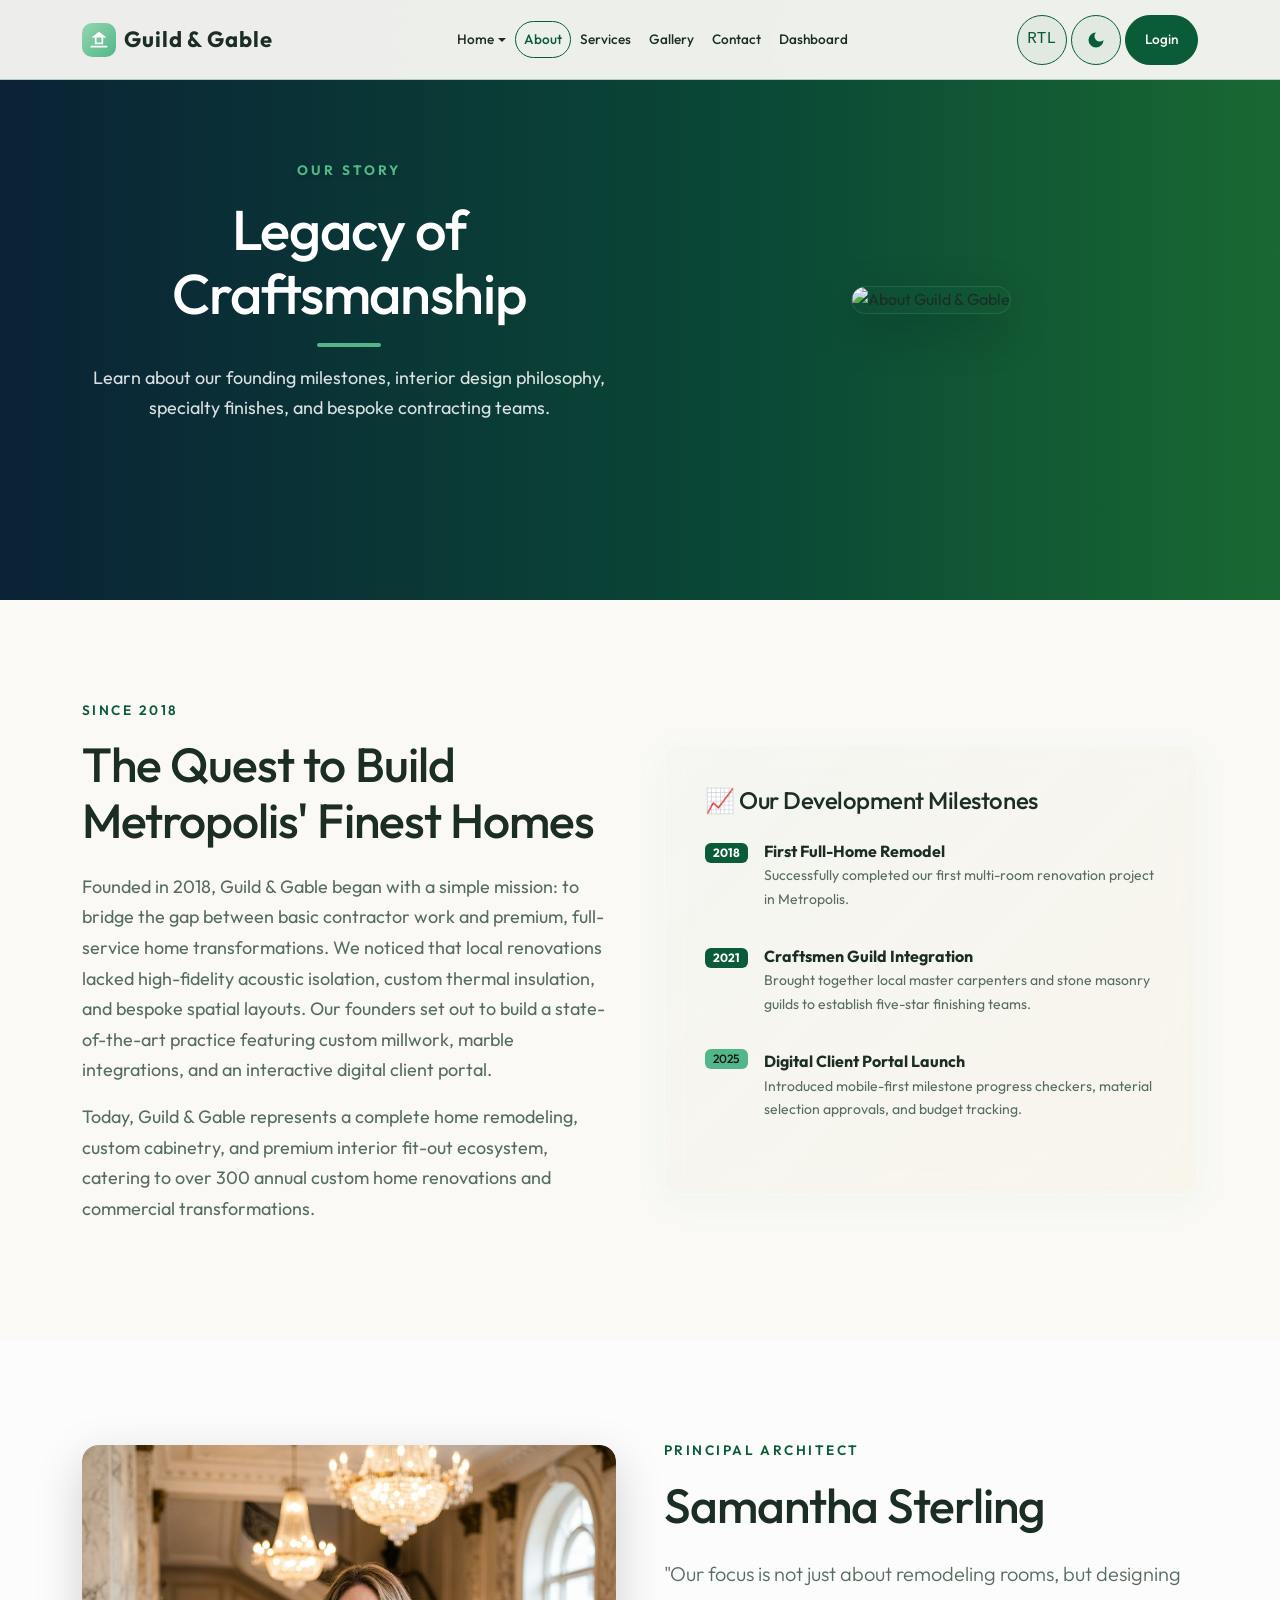
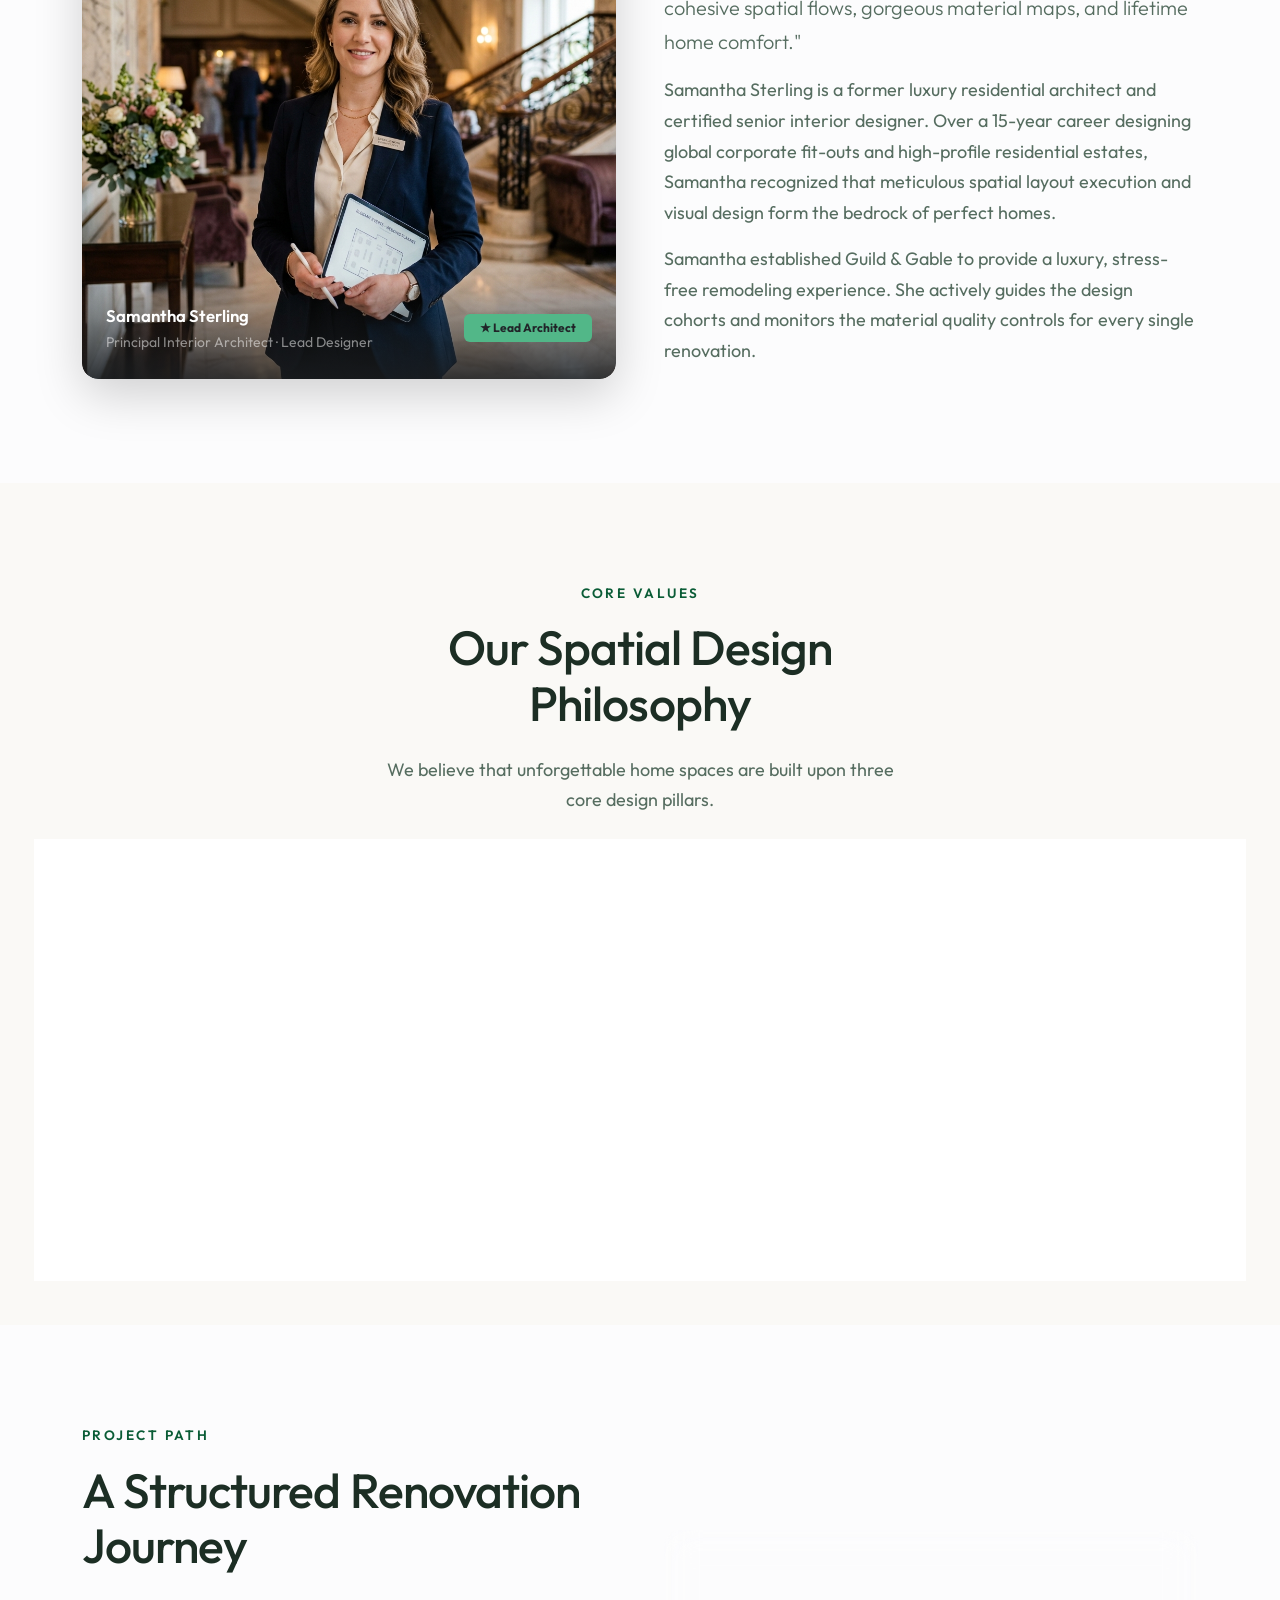
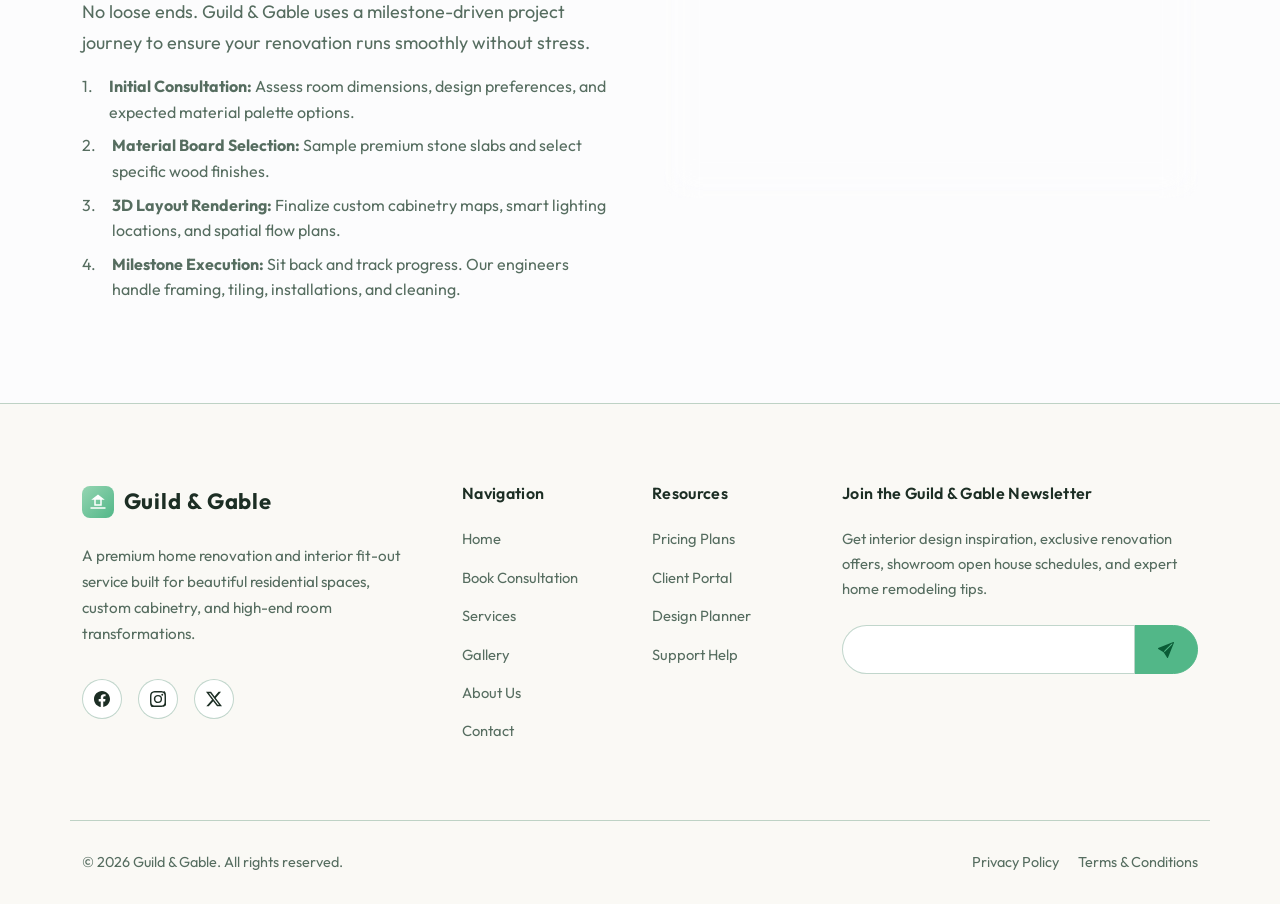
==== commit e9be1ff3: "U" ====
--- a/about.html
+++ b/about.html
@@ -87,9 +87,7 @@
           
           <!-- Theme Toggle -->
           <button class="utility-btn" id="theme-toggle" title="Toggle Light/Dark Mode" aria-label="Toggle dark mode">
-            <svg xmlns="http://www.w3.org/2000/svg" width="20" height="20" fill="currentColor" class="bi bi-moon-fill" viewBox="0 0 16 16">
-              <path d="M6 .278a.768.768 0 0 1 .08.858 7.208 7.208 0 0 0-.878 3.46c0 4.021 3.278 7.277 7.277 7.277a7.21 7.21 0 0 0 3.46-.878.767.767 0 0 1 .858.08.77.767 0 0 1 .08.858 7.211 7.211 0 0 1-7.602 4.168 7.272 7.272 0 0 1-5.677-5.677 7.27 7.27 0 0 1 4.169-7.601z"/>
-            </svg>
+            <svg xmlns="http://www.w3.org/2000/svg" width="20" height="20" fill="currentColor" viewBox="0 0 24 24"><path d="M12 3a6 6 0 0 0 9 9 9 9 0 1 1-9-9Z"/></svg>
           </button>
 
           <!-- Login (Secondary CTA) -->
@@ -260,9 +258,9 @@
           </ol>
         </div>
         <div class="col-lg-6 reveal-right text-center">
-          <div class="glass-card bg-primary text-white p-5" style="background: linear-gradient(135deg, var(--primary) 0%, var(--accent) 100%) !important;">
+          <div class="glass-card bg-primary text-white p-5" style="background: linear-gradient(135deg, var(--primary) 0%, #0d3822 100%) !important;">
             <h3 class="h4 mb-3 text-white" style="font-weight:500;">Ready to design under Samantha Sterling?</h3>
-            <p class="text-white-50 mb-4 small">Showroom open house tours are scheduled every month. Connect with our designers to book a site consultation session.</p>
+            <p class="text-white mb-4 small" style="opacity: 0.95;">Showroom open house tours are scheduled every month. Connect with our designers to book a site consultation session.</p>
             <a href="contact.html" class="btn-premium-secondary">Schedule Site Consultation</a>
           </div>
         </div>
--- a/assets/css/style.css
+++ b/assets/css/style.css
@@ -205,7 +205,7 @@
 }
 
 .section-tag {
-  color: var(--electric-blue);
+  color: var(--primary);
   font-size: 0.85rem;
   text-transform: uppercase;
   letter-spacing: 0.18em;
@@ -222,6 +222,14 @@
   font-weight: 700 !important;
   letter-spacing: 0.22em !important;
   text-shadow: 0 2px 4px rgba(0, 0, 0, 0.2);
+}
+
+/* High contrast overrides for section-tags inside primary green sections */
+section.bg-primary .section-tag,
+.bg-primary .section-tag {
+  color: #A7E9CB !important;
+  font-weight: 700 !important;
+  text-shadow: none !important;
 }
 
 .text-main {
@@ -419,9 +427,9 @@
 
 /* Theme / RTL Toggles */
 .utility-btn {
-  background: transparent;
+  background: rgba(10, 92, 54, 0.05);
   border: 1.5px solid var(--primary);
-  color: var(--text-main);
+  color: var(--primary);
   width: 40px;
   height: 40px;
   border-radius: 50%;
@@ -429,13 +437,14 @@
   align-items: center;
   justify-content: center;
   cursor: pointer;
-  transition: var(--transition-fast);
+  transition: all 0.4s cubic-bezier(0.16, 1, 0.3, 1);
 }
 
 .utility-btn:hover {
   background: var(--primary);
-  color: var(--accent);
+  color: var(--text-light);
   border-color: var(--primary);
+  transform: rotate(15deg) scale(1.08);
 }
 
 /* Mobile Hamburger */
@@ -577,11 +586,11 @@
   }
 
   .navbar-collapse-mobile .utility-btn {
-    flex: 1 1 0%;
-    width: auto !important;
+    flex: 0 0 auto !important;
+    width: 48px !important;
     height: 48px !important;
-    border-radius: 50px !important;
-    padding: 0 1.5rem !important;
+    border-radius: 50% !important;
+    padding: 0 !important;
   }
   
   .reveal-left, .reveal-right {
@@ -1736,3 +1745,9 @@
   transform: scale(1.03);
 }
 
+/* Disable duplicate Bootstrap Icons rendering on inline SVG tags */
+svg::before,
+svg::after {
+  content: none !important;
+}
+
--- a/assets/css/dark-mode.css
+++ b/assets/css/dark-mode.css
@@ -227,4 +227,36 @@
 /* Green outline border for utility buttons in dark mode */
 body.dark-mode .utility-btn {
   border: 1.5px solid var(--accent) !important;
-}
+  color: var(--accent) !important;
+  background: rgba(82, 183, 136, 0.08) !important;
+}
+
+body.dark-mode .utility-btn:hover {
+  background: var(--accent) !important;
+  color: var(--bg-main) !important;
+  border-color: var(--accent) !important;
+}
+
+/* High contrast overrides for text-primary and bg-primary in dark mode */
+body.dark-mode .text-primary {
+  color: var(--accent) !important;
+}
+body.dark-mode .bg-primary {
+  background-color: var(--accent) !important;
+}
+
+/* High contrast override for section-tag in dark mode */
+body.dark-mode .section-tag {
+  color: var(--accent) !important;
+}
+
+/* Table badges styling in dark mode */
+body.dark-mode .table .badge.bg-primary.text-primary {
+  background-color: rgba(82, 183, 136, 0.15) !important;
+  color: var(--accent) !important;
+}
+body.dark-mode .table .badge.bg-secondary.text-secondary {
+  background-color: rgba(157, 181, 167, 0.15) !important;
+  color: var(--text-muted) !important;
+}
+
